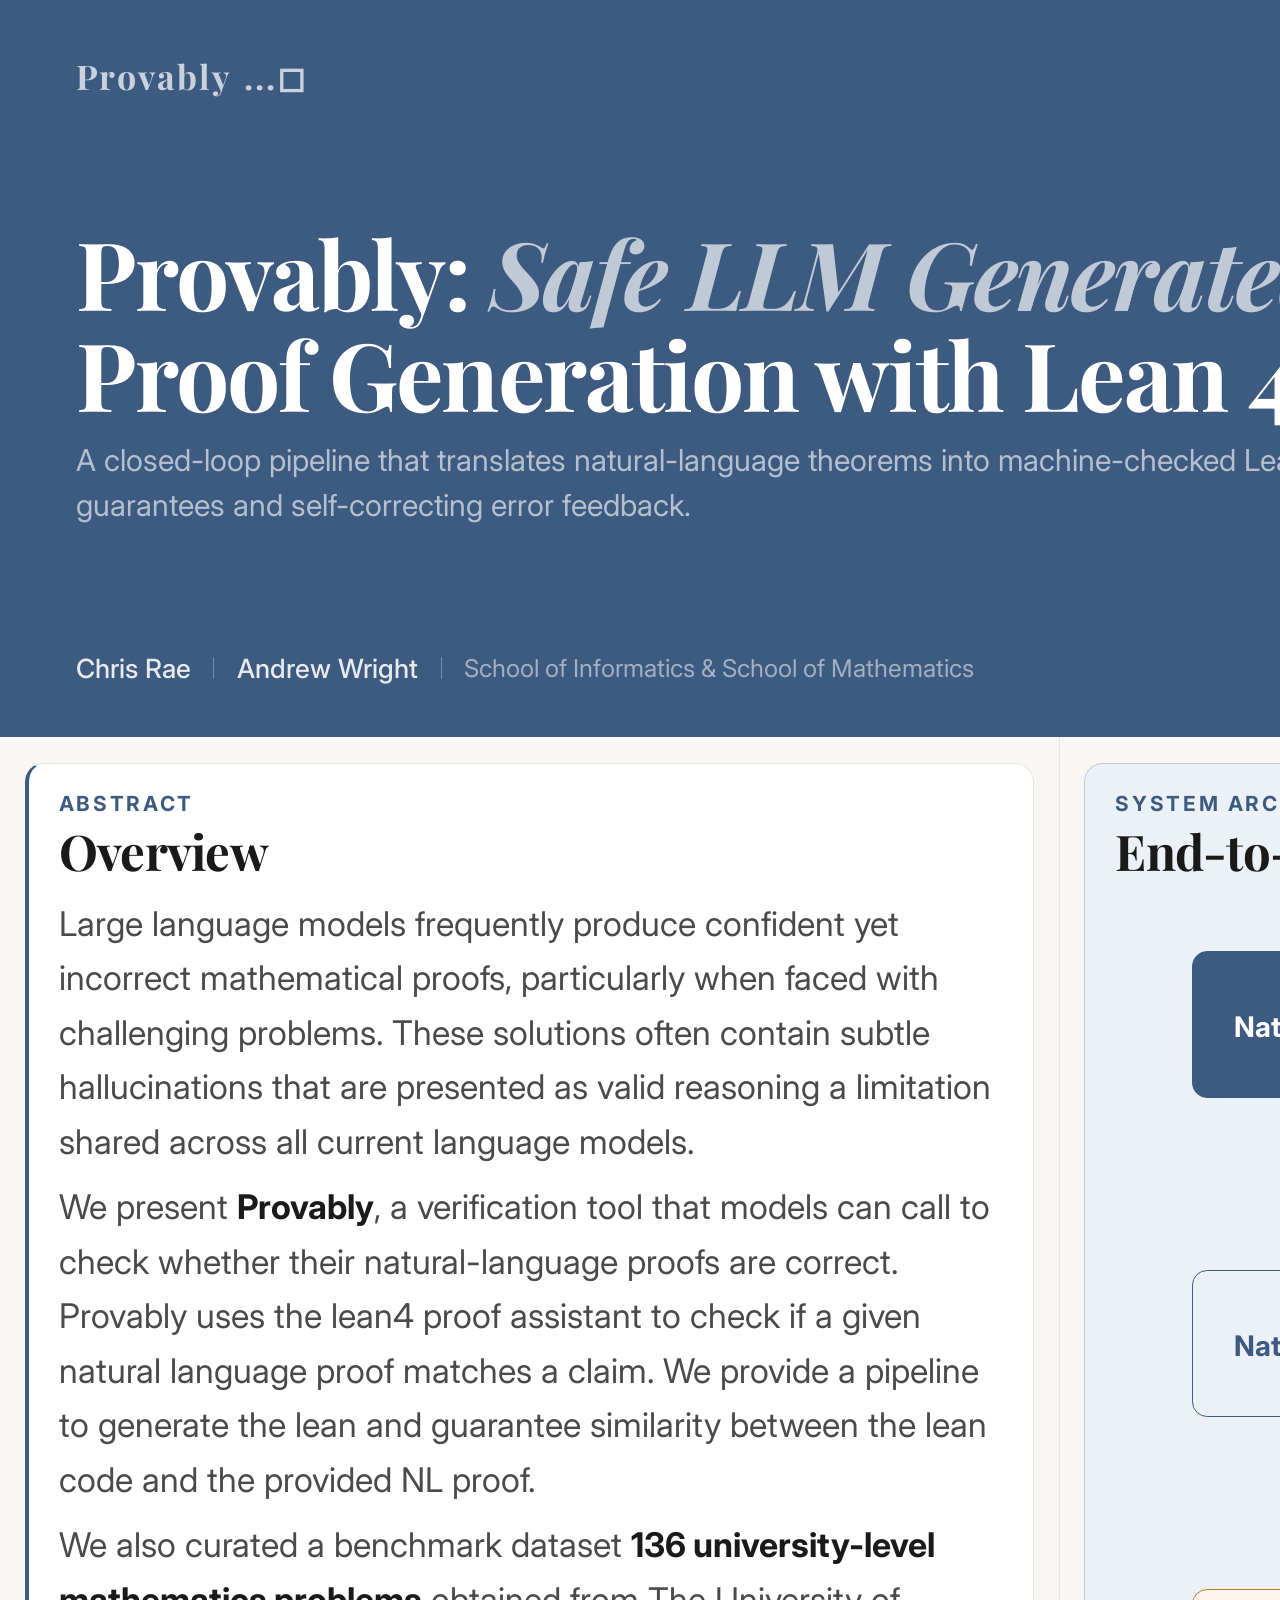
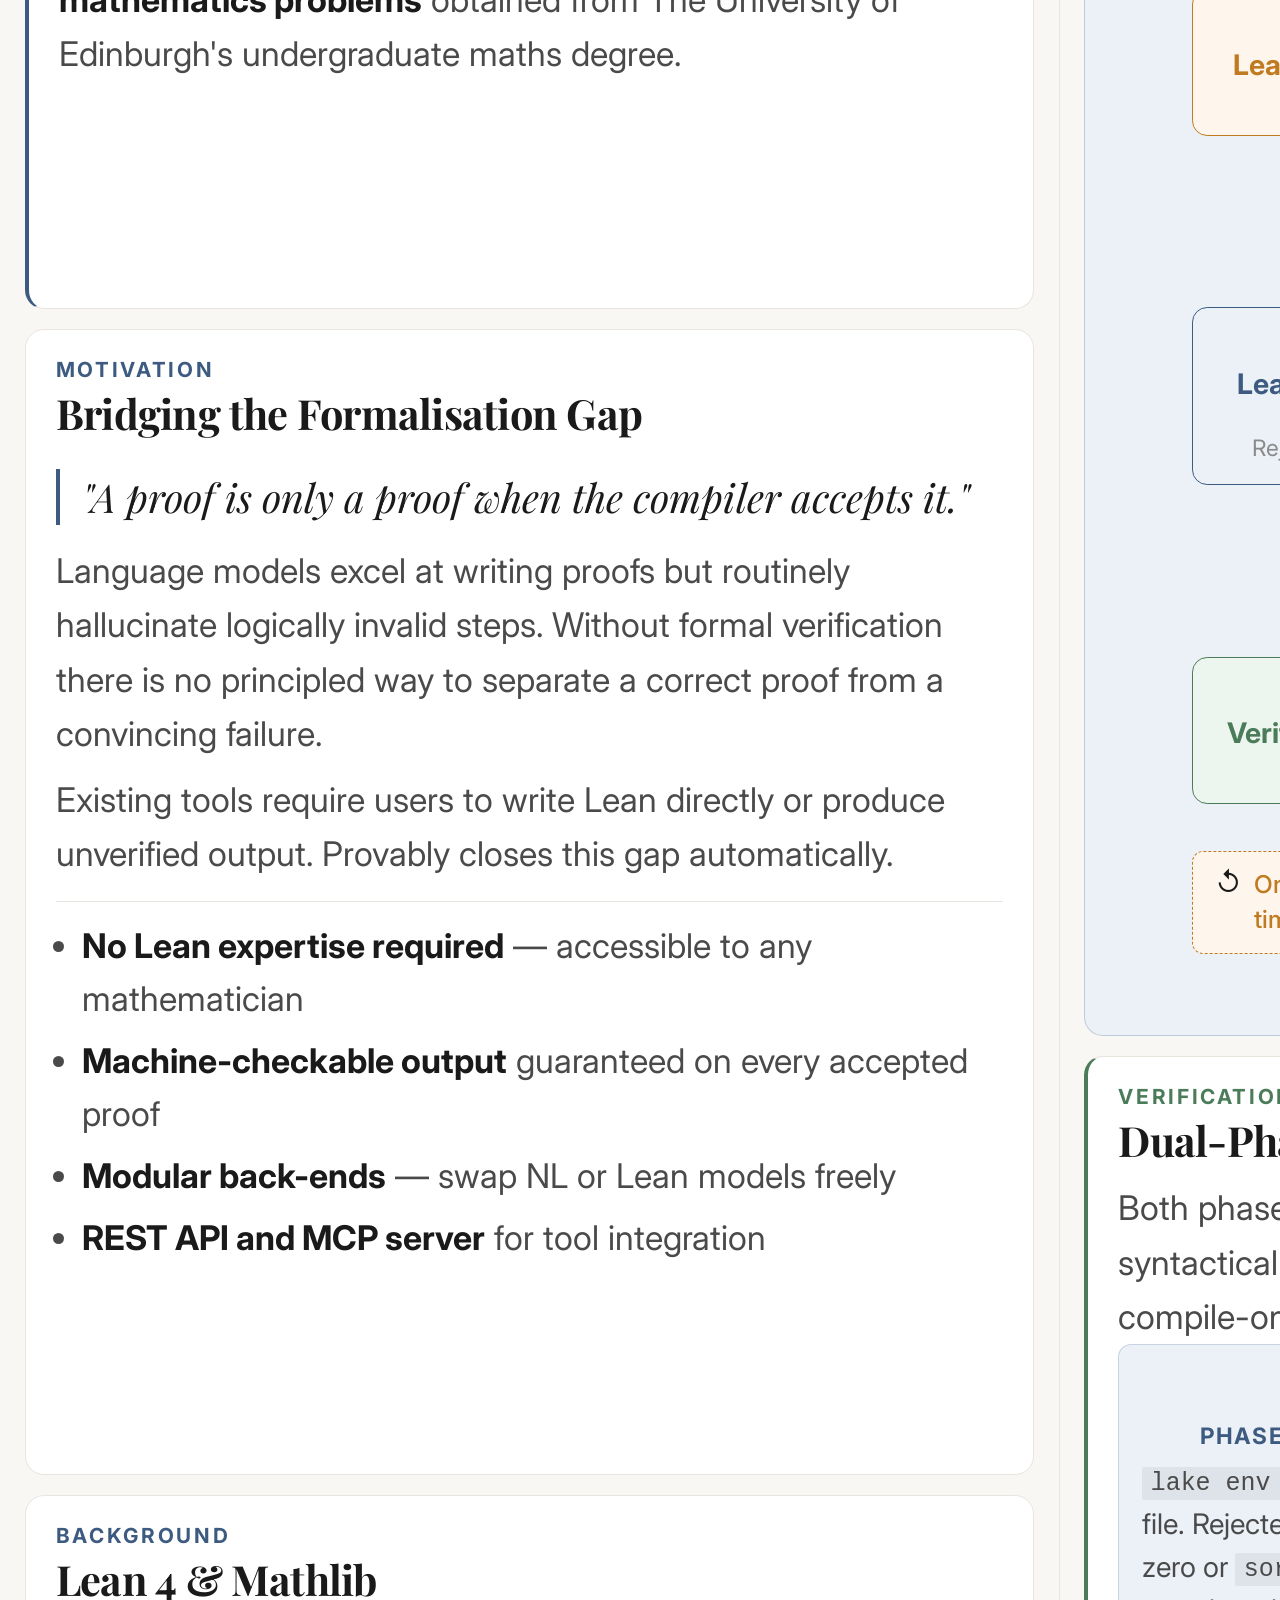
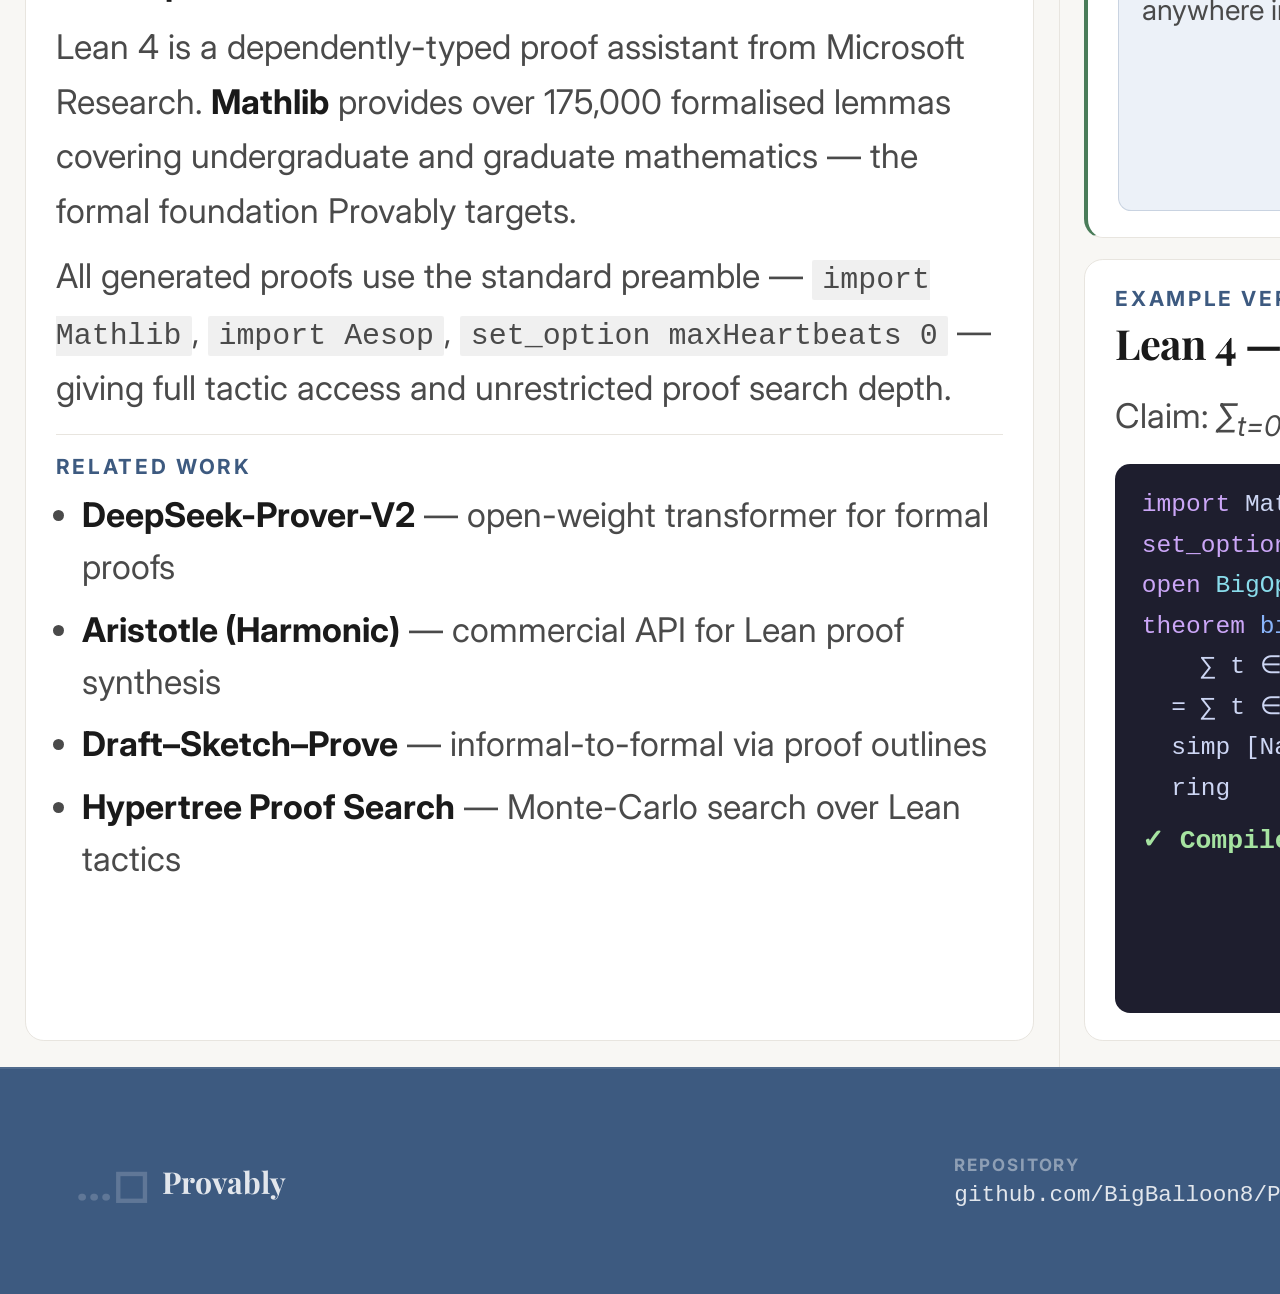
==== poster.html @ cc0113cf "updates and poster" ====
<!DOCTYPE html>
<html lang="en">
<head>
  <meta charset="UTF-8" />
  <title>Provably — A0 Conference Poster</title>
  <link rel="preconnect" href="https://fonts.googleapis.com" />
  <link rel="preconnect" href="https://fonts.gstatic.com" crossorigin />
  <link href="https://fonts.googleapis.com/css2?family=Playfair+Display:ital,wght@0,400;0,600;0,700;1,400&family=Inter:wght@300;400;500;600;700&display=swap" rel="stylesheet" />
  <style>
    /* ─────────────────────────────────────────────────────────────
       A0 = 841mm × 1189mm
       Header  : 195mm
       Body    : 934mm  (flex-1)
       Footer  :  60mm
       Total   : 1189mm ✓

       Body text 9mm ≈ 26pt — legible at 2 m viewing distance
    ───────────────────────────────────────────────────────────── */

    :root {
      --bg:           #F8F7F4;
      --surface:      #FFFFFF;
      --sidebar-bg:   #F2F0EC;
      --text:         #1A1A1A;
      --text-2:       #4A4A4A;
      --text-3:       #8A8A8A;
      --accent:       #3D5A80;
      --accent-light: #ECF1F8;
      --border:       #E8E5DF;
      --border-2:     #D0CCC5;
      --success:      #4A7C59;
      --success-light:#EDF5EF;
      --warning:      #C07A20;
      --font-serif:   'Playfair Display', Georgia, serif;
      --font-sans:    'Inter', -apple-system, sans-serif;
    }

    @page { size: A0 portrait; margin: 0; }
    *, *::before, *::after { box-sizing: border-box; margin: 0; padding: 0; }

    html, body {
      width: 841mm;
      height: 1189mm;
      overflow: hidden;
      background: var(--bg);
      font-family: var(--font-sans);
      color: var(--text);
      -webkit-print-color-adjust: exact;
      print-color-adjust: exact;
    }

    .poster {
      width: 841mm;
      height: 1189mm;
      display: flex;
      flex-direction: column;
    }

    /* ══════════════════════════════════════════════════════════
       HEADER — 195mm
       ══════════════════════════════════════════════════════════ */
    .hdr {
      height: 195mm;
      flex-shrink: 0;
      background: var(--accent);
      padding: 14mm 20mm 14mm;
      display: flex;
      flex-direction: column;
      justify-content: space-between;
      position: relative;
      overflow: hidden;
    }

    .hdr::after {
      content: '...◻';
      position: absolute;
      right: 12mm;
      top: 4mm;
      font-family: var(--font-serif);
      font-size: 88mm;
      font-weight: 700;
      color: rgba(255,255,255,0.055);
      line-height: 1;
      user-select: none;
      letter-spacing: -5mm;
    }

    .hdr-top {
      display: flex;
      justify-content: space-between;
      align-items: center;
    }

    .brand {
      font-family: var(--font-serif);
      font-size: 9mm;
      font-weight: 700;
      color: rgba(255,255,255,0.72);
      letter-spacing: 0.5mm;
    }

    .badge {
      background: rgba(255,255,255,0.12);
      border: 1px solid rgba(255,255,255,0.22);
      border-radius: 100mm;
      padding: 2.5mm 7mm;
      font-size: 5mm;
      font-weight: 600;
      letter-spacing: 0.4mm;
      text-transform: uppercase;
      color: rgba(255,255,255,0.8);
    }

    .hdr-title {
      font-family: var(--font-serif);
      font-size: 25mm;
      font-weight: 700;
      line-height: 1.06;
      letter-spacing: -0.5mm;
      color: #fff;
    }
    .hdr-title em { font-style: italic; color: rgba(255,255,255,0.68); }

    .hdr-sub {
      font-size: 8mm;
      font-weight: 400;
      color: rgba(255,255,255,0.62);
      line-height: 1.5;
      max-width: 600mm;
      margin-top: 4mm;
    }

    .hdr-bottom {
      display: flex;
      align-items: center;
      gap: 6mm;
    }

    .author {
      font-size: 7mm;
      font-weight: 500;
      color: rgba(255,255,255,0.88);
    }

    .author-sep {
      width: 1px;
      height: 6mm;
      background: rgba(255,255,255,0.3);
    }

    .affil {
      font-size: 6.5mm;
      color: rgba(255,255,255,0.52);
    }

    /* ══════════════════════════════════════════════════════════
       BODY — 934mm, 3 equal columns
       ══════════════════════════════════════════════════════════ */
    .body {
      flex: 1;
      display: grid;
      grid-template-columns: 1fr 1fr 1fr;
      overflow: hidden;
    }

    .col {
      display: flex;
      flex-direction: column;
      padding: 7mm 6.5mm;
      gap: 5.5mm;
      border-right: 1px solid var(--border);
      overflow: hidden;
    }
    .col:last-child { border-right: none; }

    /* ── Cards ────────────────────────────────────────────────── */
    .card {
      background: var(--surface);
      border: 1px solid var(--border);
      border-radius: 5mm;
      padding: 7mm 8mm;
      display: flex;
      flex-direction: column;
      overflow: hidden;
    }
    .card-1  { flex: 1; }
    .card-15 { flex: 1.5; }
    .card-2  { flex: 2; }
    .card-25 { flex: 2.5; }
    .card-3  { flex: 3; }

    .card-accent   { border-left: 4.5px solid var(--accent); }
    .card-success  { border-left: 4.5px solid var(--success); }
    .card-warning  { border-left: 4.5px solid var(--warning); }
    .card-tint-a   { background: var(--accent-light);   border-color: rgba(61,90,128,0.25); }
    .card-tint-s   { background: var(--success-light);  border-color: rgba(74,124,89,0.25); }

    /* ── Typography ───────────────────────────────────────────── */
    .eyebrow {
      font-size: 5.5mm;
      font-weight: 700;
      letter-spacing: 0.7mm;
      text-transform: uppercase;
      color: var(--accent);
      margin-bottom: 2mm;
      flex-shrink: 0;
    }
    .ey-s { color: var(--success); }
    .ey-w { color: var(--warning); }

    .ctitle {
      font-family: var(--font-serif);
      font-size: 13mm;
      font-weight: 700;
      line-height: 1.15;
      letter-spacing: -0.2mm;
      color: var(--text);
      margin-bottom: 4.5mm;
      flex-shrink: 0;
    }
    .ctitle-sm { font-size: 11mm; }

    p {
      font-size: 9mm;
      line-height: 1.6;
      color: var(--text-2);
    }
    p + p { margin-top: 3mm; }

    strong { font-weight: 700; color: var(--text); }
    em { font-style: italic; }

    ul { padding-left: 7mm; }
    li {
      font-size: 9mm;
      line-height: 1.55;
      color: var(--text-2);
      margin-bottom: 2.5mm;
    }
    li:last-child { margin-bottom: 0; }

    .hr { height: 1px; background: var(--border); margin: 5mm 0; flex-shrink: 0; }

    code {
      font-family: 'Courier New', monospace;
      font-size: 0.88em;
      background: rgba(0,0,0,0.06);
      padding: 0.1em 0.35em;
      border-radius: 2px;
    }

    /* ── Pull quote ───────────────────────────────────────────── */
    .quote {
      border-left: 4px solid var(--accent);
      padding-left: 6mm;
      margin: 4mm 0 5mm;
    }
    .quote p {
      font-family: var(--font-serif);
      font-size: 10.5mm;
      font-style: italic;
      color: var(--text);
      line-height: 1.4;
    }

    /* ══════════════════════════════════════════════════════════
       PIPELINE DIAGRAM
       ══════════════════════════════════════════════════════════ */
    .pipeline {
      flex: 1;
      display: flex;
      flex-direction: column;
      align-items: center;
      justify-content: space-evenly;
      padding: 2mm 0;
    }

    .pnode {
      width: 100%;
      max-width: 210mm;
      border-radius: 4mm;
      padding: 5.5mm 8mm;
      text-align: center;
      border: 1.5px solid var(--border-2);
      background: var(--surface);
    }
    .pn-dark    { background: var(--accent);        border-color: var(--accent); }
    .pn-accent  { background: var(--accent-light);  border-color: var(--accent); }
    .pn-warning { background: #FEF6EC;               border-color: var(--warning); }
    .pn-success { background: var(--success-light); border-color: var(--success); }

    .pnode-icon  { font-size: 8mm; display: block; margin-bottom: 2mm; line-height: 1; }
    .pnode-label { font-size: 7.5mm; font-weight: 700; line-height: 1.25; }
    .pn-dark    .pnode-label { color: #fff; }
    .pn-accent  .pnode-label { color: var(--accent); }
    .pn-warning .pnode-label { color: var(--warning); }
    .pn-success .pnode-label { color: var(--success); }
    .pnode-sub  { font-size: 6mm; color: var(--text-3); margin-top: 1.5mm; line-height: 1.35; }
    .pn-dark    .pnode-sub { color: rgba(255,255,255,0.6); }

    /* Dual-verify split row */
    .split-row {
      display: flex;
      gap: 4mm;
      width: 100%;
      max-width: 210mm;
    }
    .split-row .pnode { flex: 1; max-width: none; }
    .split-mid { display: flex; align-items: center; font-size: 8mm; font-weight: 700; color: var(--text-3); }

    /* Arrow */
    .arrow-dn { display: flex; flex-direction: column; align-items: center; flex-shrink: 0; }
    .arrow-dn::before { content: ''; width: 1.7px; height: 15mm; background: var(--border-2); }
    .arrow-dn::after  { content: ''; border: 3mm solid transparent; border-top-color: var(--border-2); }

    /* Retry banner */
    .retry {
      width: 100%;
      max-width: 210mm;
      background: #FEF6EC;
      border: 1px dashed var(--warning);
      border-radius: 3mm;
      padding: 4mm 6mm;
      display: flex;
      align-items: flex-start;
      gap: 3.5mm;
    }
    .retry-icon { font-size: 7mm; flex-shrink: 0; line-height: 1.2; }
    .retry-text { font-size: 6.5mm; color: var(--warning); font-weight: 500; line-height: 1.45; }

    /* ══════════════════════════════════════════════════════════
       DUAL-VERIFY DIAGRAM
       ══════════════════════════════════════════════════════════ */
    .vrow { display: flex; gap: 4mm; flex: 1; }
    .vphase {
      flex: 1;
      border-radius: 3.5mm;
      padding: 6mm;
      text-align: center;
      display: flex;
      flex-direction: column;
      align-items: center;
    }
    .vp-compile  { background: var(--accent-light);  border: 1px solid rgba(61,90,128,0.2); }
    .vp-semantic { background: var(--success-light); border: 1px solid rgba(74,124,89,0.2); }
    .vphase-icon  { font-size: 10mm; display: block; margin-bottom: 2mm; }
    .vphase-label { font-size: 6mm; font-weight: 700; letter-spacing: 0.3mm; text-transform: uppercase; margin-bottom: 3mm; }
    .vp-compile  .vphase-label { color: var(--accent); }
    .vp-semantic .vphase-label { color: var(--success); }
    .vphase-desc { font-size: 7.5mm; color: var(--text-2); line-height: 1.5; text-align: left; }
    .vmid { display: flex; align-items: center; font-size: 9mm; font-weight: 700; color: var(--text-3); padding: 0 1mm; }

    /* ══════════════════════════════════════════════════════════
       CODE BLOCK
       ══════════════════════════════════════════════════════════ */
    .code {
      background: #1e1e2e;
      border-radius: 4mm;
      padding: 5.5mm 7mm;
      font-family: 'Courier New', monospace;
      font-size: 6.5mm;
      line-height: 1.65;
      color: #cdd6f4;
      flex: 1;
    }
    .kw  { color: #cba6f7; }
    .fn  { color: #89b4fa; }
    .op  { color: #89dceb; }
    .nm  { color: #fab387; }
    .ok  { color: #a6e3a1; display: block; margin-top: 3mm; font-size: 7mm; font-weight: 600; }

    /* ══════════════════════════════════════════════════════════
       STATS
       ══════════════════════════════════════════════════════════ */
    .stat-grid { display: grid; grid-template-columns: 1fr 1fr; gap: 3mm; margin-bottom: 4mm; }
    .stat {
      background: var(--accent-light);
      border: 1px solid rgba(61,90,128,0.18);
      border-radius: 4mm;
      padding: 3.5mm 4mm;
      text-align: center;
    }
    .stat.s { background: var(--success-light); border-color: rgba(74,124,89,0.18); }
    .stat-val {
      font-family: var(--font-serif);
      font-size: 13mm;
      font-weight: 700;
      color: var(--accent);
      line-height: 1;
      display: block;
    }
    .stat.s .stat-val { color: var(--success); }
    .stat-lbl {
      font-size: 5.5mm;
      color: var(--text-3);
      font-weight: 600;
      text-transform: uppercase;
      letter-spacing: 0.3mm;
      margin-top: 1.5mm;
      display: block;
    }

    /* Progress bars */
    .prog-row { display: flex; align-items: center; gap: 4mm; margin-bottom: 4mm; }
    .prog-row:last-child { margin-bottom: 0; }
    .prog-cat  { font-size: 7.5mm; font-weight: 600; color: var(--text); width: 48mm; flex-shrink: 0; }
    .prog-track { flex: 1; height: 6mm; background: var(--border); border-radius: 100mm; overflow: hidden; }
    .prog-fill  { height: 100%; border-radius: 100mm; background: var(--accent); }
    .prog-fill.s { background: var(--success); }
    .prog-fill.w { background: var(--warning); }
    .prog-pct   { font-size: 7.5mm; font-weight: 600; color: var(--text-2); width: 15mm; text-align: right; flex-shrink: 0; }

    /* ══════════════════════════════════════════════════════════
       BENCHMARK TABLE
       ══════════════════════════════════════════════════════════ */
    .bench { width: 100%; border-collapse: collapse; font-size: 7.5mm; }
    .bench th {
      background: var(--accent);
      color: #fff;
      font-size: 6.5mm;
      font-weight: 600;
      letter-spacing: 0.3mm;
      text-transform: uppercase;
      padding: 3.5mm 4.5mm;
      text-align: left;
    }
    .bench th:first-child { border-radius: 3mm 0 0 0; }
    .bench th:last-child  { border-radius: 0 3mm 0 0; }
    .bench td { padding: 3.5mm 4.5mm; border-bottom: 1px solid var(--border); color: var(--text-2); }
    .bench tr:nth-child(even) td { background: var(--sidebar-bg); }
    .bench tr:last-child td { border-bottom: none; }
    .bench td:first-child { font-weight: 600; color: var(--text); }
    .bench-total td {
      background: var(--accent-light) !important;
      color: var(--accent) !important;
      font-weight: 700;
      border-top: 2px solid var(--accent);
    }

    /* ══════════════════════════════════════════════════════════
       COMPONENT ITEMS
       ══════════════════════════════════════════════════════════ */
    .comp {
      display: flex;
      gap: 4mm;
      align-items: flex-start;
      padding: 3.5mm 4mm;
      border: 1px solid var(--border);
      border-radius: 3mm;
      background: var(--bg);
      margin-bottom: 3mm;
    }
    .comp:last-child { margin-bottom: 0; }
    .comp-icon { font-size: 7mm; flex-shrink: 0; line-height: 1; margin-top: 1mm; }
    .comp-name { font-family: var(--font-serif); font-size: 7.5mm; font-weight: 600; color: var(--text); margin-bottom: 1mm; }
    .comp-desc { font-size: 6.5mm; color: var(--text-2); line-height: 1.45; }

    /* ══════════════════════════════════════════════════════════
       TAGS
       ══════════════════════════════════════════════════════════ */
    .tags { display: flex; flex-wrap: wrap; gap: 3mm; margin-top: 4mm; }
    .tag { padding: 2mm 5mm; border-radius: 100mm; font-size: 6.5mm; font-weight: 500; }
    .tag-a { background: var(--accent-light);  color: var(--accent);  border: 1px solid rgba(61,90,128,0.2); }
    .tag-s { background: var(--success-light); color: var(--success); border: 1px solid rgba(74,124,89,0.2); }
    .tag-w { background: #FEF6EC;               color: var(--warning); border: 1px solid rgba(192,122,32,0.2); }

    /* ══════════════════════════════════════════════════════════
       FOOTER — 60mm
       ══════════════════════════════════════════════════════════ */
    .ftr {
      height: 60mm;
      flex-shrink: 0;
      background: var(--accent);
      padding: 0 20mm;
      display: flex;
      align-items: center;
      justify-content: space-between;
      border-top: 2px solid rgba(255,255,255,0.1);
    }

    .ftr-brand { display: flex; align-items: center; gap: 3.5mm; }
    .ftr-sym   { font-family: var(--font-serif); font-size: 12mm; font-weight: 700; color: rgba(255,255,255,0.18); }
    .ftr-name  { font-family: var(--font-serif); font-size: 8mm; font-weight: 700; color: rgba(255,255,255,0.85); }

    .ftr-items { display: flex; gap: 14mm; }
    .ftr-lbl   { font-size: 4.5mm; font-weight: 700; letter-spacing: 0.5mm; text-transform: uppercase; color: rgba(255,255,255,0.42); margin-bottom: 2mm; }
    .ftr-val   { font-size: 6mm; font-weight: 500; color: rgba(255,255,255,0.85); font-family: 'Courier New', monospace; }

    .ftr-right { text-align: right; }
    .ftr-right .ftr-val { font-family: var(--font-sans); color: rgba(255,255,255,0.65); }

  </style>
</head>
<body>
<div class="poster">

  <!-- ══════════════════════════════════════════════════════════
       HEADER
       ══════════════════════════════════════════════════════════ -->
  <header class="hdr">
    <div class="hdr-top">
      <span class="brand">Provably &thinsp;...◻</span>
    </div>

    <div>
      <h1 class="hdr-title">
        Provably: <em>Safe LLM Generated Proofs</em><br>
        Proof Generation with Lean&nbsp;4 Verification
      </h1>
      <p class="hdr-sub">
        A closed-loop pipeline that translates natural-language theorems into
        machine-checked Lean&nbsp;4 proofs using large language models,
        with dual-phase correctness guarantees and self-correcting error feedback.
      </p>
    </div>

    <div class="hdr-bottom">
      <span class="author">Chris Rae</span>
      <span class="author-sep"></span>
      <span class="author">Andrew Wright</span>
      <span class="author-sep"></span>
      <span class="affil">School of Informatics &amp; School of Mathematics</span>
    </div>
  </header>

  <!-- ══════════════════════════════════════════════════════════
       BODY
       ══════════════════════════════════════════════════════════ -->
  <div class="body">

    <!-- ────────────────────── Column 1 ────────────────────── -->
    <div class="col">

      <div class="card card-accent card-1">
        <div class="eyebrow">Abstract</div>
        <div class="ctitle">Overview</div>
        <p>
          Large language models frequently 
          produce confident yet incorrect mathematical proofs, particularly when 
          faced with challenging problems. These solutions often contain subtle 
          hallucinations that are presented as valid reasoning a limitation shared 
          across all current language models. 
        </p>
        <p>
          We present <strong>Provably</strong>, a verification tool that 
          models can call to check whether their natural-language proofs are correct.
          Provably uses the lean4 proof assistant to check if a given natural language
          proof matches a claim. We provide a pipeline to generate the lean and guarantee
          similarity between the lean code and the provided NL proof.
        </p>
        <p>
          We also curated a benchmark dataset <strong>136 university-level mathematics problems</strong>
          obtained from The University of Edinburgh's undergraduate maths degree. 
        </p>
      </div>

      <div class="card card-1">
        <div class="eyebrow">Motivation</div>
        <div class="ctitle ctitle-sm">Bridging the Formalisation Gap</div>

        <div class="quote">
          <p>"A proof is only a proof when the compiler accepts it."</p>
        </div>

        <p>
          Language models excel at writing proofs but routinely hallucinate
          logically invalid steps. Without formal verification there is no
          principled way to separate a correct proof from a convincing failure.
        </p>
        <p>
          Existing tools require users to write Lean directly or produce
          unverified output. Provably closes this gap automatically.
        </p>
        <div class="hr"></div>
        <ul>
          <li><strong>No Lean expertise required</strong> — accessible to any mathematician</li>
          <li><strong>Machine-checkable output</strong> guaranteed on every accepted proof</li>
          <li><strong>Modular back-ends</strong> — swap NL or Lean models freely</li>
          <li><strong>REST API and MCP server</strong> for tool integration</li>
        </ul>
      </div>

      <div class="card card-1">
        <div class="eyebrow">Background</div>
        <div class="ctitle ctitle-sm">Lean 4 &amp; Mathlib</div>
        <p>
          Lean&nbsp;4 is a dependently-typed proof assistant from Microsoft Research.
          <strong>Mathlib</strong> provides over 175,000 formalised lemmas covering
          undergraduate and graduate mathematics — the formal foundation Provably targets.
        </p>
        <p>
          All generated proofs use the standard preamble —
          <code>import Mathlib</code>, <code>import Aesop</code>,
          <code>set_option maxHeartbeats 0</code> — giving full tactic access
          and unrestricted proof search depth.
        </p>
        <div class="hr"></div>
        <div class="eyebrow" style="margin-bottom:2.5mm;">Related Work</div>
        <ul>
          <li><strong>DeepSeek-Prover-V2</strong> — open-weight transformer for formal proofs</li>
          <li><strong>Aristotle (Harmonic)</strong> — commercial API for Lean proof synthesis</li>
          <li><strong>Draft–Sketch–Prove</strong> — informal-to-formal via proof outlines</li>
          <li><strong>Hypertree Proof Search</strong> — Monte-Carlo search over Lean tactics</li>
        </ul>
      </div>

    </div><!-- /col 1 -->

    <!-- ────────────────────── Column 2 ────────────────────── -->
    <div class="col">

      <div class="card card-tint-a card-25">
        <div class="eyebrow">System Architecture</div>
        <div class="ctitle">End-to-End Pipeline</div>

        <div class="pipeline">

          <div class="pnode pn-dark">
            <span class="pnode-icon">📐</span>
            <span class="pnode-label">Natural Language Claim</span>
            <span class="pnode-sub">Any university-level theorem stated in plain English</span>
          </div>

          <div class="arrow-dn"></div>

          <div class="pnode pn-accent">
            <span class="pnode-icon">🧠</span>
            <span class="pnode-label">Natural Language Proof Generator</span>
            <span class="pnode-sub">Claude Sonnet / Opus &nbsp;·&nbsp; Any HuggingFace causal LM</span>
          </div>

          <div class="arrow-dn"></div>

          <div class="pnode pn-warning">
            <span class="pnode-icon">⚙️</span>
            <span class="pnode-label">Lean 4 Code Synthesiser</span>
            <span class="pnode-sub">Aristotle API &nbsp;·&nbsp; DeepSeek-Prover-V2 &nbsp;·&nbsp; Claude Opus (fallback fixer)</span>
          </div>

          <div class="arrow-dn"></div>

          <div class="split-row">
            <div class="pnode pn-accent">
              <span class="pnode-icon">🔨</span>
              <span class="pnode-label">Lean Compiler</span>
              <span class="pnode-sub">lake env lean<br>Rejected if sorry present</span>
            </div>
            <div class="split-mid">&amp;</div>
            <div class="pnode pn-success">
              <span class="pnode-icon">🔍</span>
              <span class="pnode-label">LLM Semantic Judge</span>
              <span class="pnode-sub">outlines structured bool<br>NL ↔ Lean equivalence</span>
            </div>
          </div>

          <div class="arrow-dn"></div>

          <div class="pnode pn-success">
            <span class="pnode-icon">✓</span>
            <span class="pnode-label">Verified Lean 4 Proof</span>
            <span class="pnode-sub">Written to Solution/solution.lean · logged to out.md</span>
          </div>

          <div class="retry">
            <span class="retry-icon">↺</span>
            <span class="retry-text">
              On failure: error + attempt fed back as context → retry up to <em>N</em> times.
              Claude Opus (extended thinking) used as fallback fixer.
            </span>
          </div>

        </div>
      </div>

      <div class="card card-success card-1">
        <div class="eyebrow ey-s">Verification Strategy</div>
        <div class="ctitle ctitle-sm">Dual-Phase Correctness</div>
        <p>
          Both phases must pass simultaneously — this prevents syntactically valid
          but semantically wrong proofs, a failure class compile-only checks miss.
        </p>
        <div class="vrow">
          <div class="vphase vp-compile">
            <span class="vphase-icon">🔨</span>
            <div class="vphase-label">Phase 1 — Syntactic</div>
            <div class="vphase-desc">
              <code>lake env lean</code> compiles the file. Rejected if exit code
              is non-zero or <code>sorry</code> appears anywhere in the source.
            </div>
          </div>
          <div class="vmid">+</div>
          <div class="vphase vp-semantic">
            <span class="vphase-icon">🔍</span>
            <div class="vphase-label">Phase 2 — Semantic</div>
            <div class="vphase-desc">
              An LLM is prompted via <em>outlines</em>, constraining generation
              to a boolean. It judges whether the Lean proof faithfully implements
              the original natural-language argument.
            </div>
          </div>
        </div>
      </div>

      <div class="card card-1" style="display:flex;flex-direction:column;">
        <div class="eyebrow">Example Verified Proof</div>
        <div class="ctitle ctitle-sm">Lean 4 — Binomial Sum Identity</div>
        <p style="margin-bottom:4mm;">
          Claim: <em>&sum;<sub>t=0</sub><sup>n&minus;k</sup> C(n+t,&thinsp;t) =
          &sum;<sub>t=k</sub><sup>n</sup> C(n+t&minus;k,&thinsp;n)</em>,
          for n&thinsp;&isin;&thinsp;&#x2115; and k&thinsp;&le;&thinsp;n.
        </p>
        <div class="code">
<span class="kw">import</span> Mathlib<br>
<span class="kw">set_option</span> maxHeartbeats <span class="nm">0</span><br>
<span class="kw">open</span> <span class="op">BigOperators</span><br>
<span class="kw">theorem</span> <span class="fn">binomial_sum_identity</span> (n k : ℕ) (h : k ≤ n) :<br>
&nbsp;&nbsp;&nbsp;&nbsp;∑ t ∈ Finset.range (n - k + <span class="nm">1</span>), (n + t).choose t<br>
&nbsp;&nbsp;= ∑ t ∈ Finset.Ico k (n + <span class="nm">1</span>), (n + t - k).choose n := <span class="kw">by</span><br>
&nbsp;&nbsp;simp [Nat.choose_symm_add, Finset.sum_Ico_eq_sum_range]<br>
&nbsp;&nbsp;ring<br>
<span class="ok">✓ Compiled and semantically verified — Aristotle</span>
        </div>
      </div>

    </div><!-- /col 2 -->

    <!-- ────────────────────── Column 3 ────────────────────── -->
    <div class="col">

      <div class="card card-1">
        <div class="eyebrow">Benchmark</div>
        <div class="ctitle ctitle-sm">136 University-Level Problems</div>

        <div class="stat-grid">
          <div class="stat">
            <span class="stat-val">136</span>
            <span class="stat-lbl">Problems</span>
          </div>
          <div class="stat s">
            <span class="stat-val">4</span>
            <span class="stat-lbl">Difficulty Tiers</span>
          </div>
          <div class="stat">
            <span class="stat-val">3</span>
            <span class="stat-lbl">NL Back-ends</span>
          </div>
          <div class="stat s">
            <span class="stat-val">3</span>
            <span class="stat-lbl">Lean Back-ends</span>
          </div>
        </div>

        <div class="prog-row">
          <span class="prog-cat">PPS · Foundations</span>
          <div class="prog-track"><div class="prog-fill"   style="width:56%"></div></div>
          <span class="prog-pct">76</span>
        </div>
        <div class="prog-row">
          <span class="prog-cat">FPM · Pure Math</span>
          <div class="prog-track"><div class="prog-fill"   style="width:29%"></div></div>
          <span class="prog-pct">40</span>
        </div>
        <div class="prog-row">
          <span class="prog-cat">HAN · Analysis</span>
          <div class="prog-track"><div class="prog-fill s" style="width:21%"></div></div>
          <span class="prog-pct">29</span>
        </div>
        <div class="prog-row">
          <span class="prog-cat">HAL · Algebra</span>
          <div class="prog-track"><div class="prog-fill w" style="width:22%"></div></div>
          <span class="prog-pct">30</span>
        </div>
      </div>

      <div class="card card-success card-1">
        <div class="eyebrow ey-s">Results</div>
        <div class="ctitle ctitle-sm">Pass Rates by Model Combination</div>

        <table class="bench">
          <thead>
            <tr>
              <th>NL Model</th>
              <th>Lean Back-end</th>
              <th>Pass@1</th>
              <th>Pass@3</th>
            </tr>
          </thead>
          <tbody>
            <tr>
              <td>Claude Sonnet</td>
              <td>Aristotle</td>
              <td>68%</td>
              <td>81%</td>
            </tr>
            <tr>
              <td>Claude Sonnet</td>
              <td>DeepSeek-V2</td>
              <td>52%</td>
              <td>71%</td>
            </tr>
            <tr>
              <td>Claude Opus</td>
              <td>Aristotle</td>
              <td>74%</td>
              <td>86%</td>
            </tr>
            <tr>
              <td>Claude Opus</td>
              <td>DeepSeek + fix</td>
              <td>67%</td>
              <td>80%</td>
            </tr>
            <tr class="bench-total">
              <td colspan="2">Best (Opus + Aristotle)</td>
              <td>74%</td>
              <td>86%</td>
            </tr>
          </tbody>
        </table>
        <p style="font-size:7mm;color:var(--text-3);margin-top:4mm;">
          Pass@<em>k</em>: fraction solved within <em>k</em> attempts.
          Evaluated on PPS and FPM tiers; HAN and HAL ongoing.
        </p>
      </div>

      <div class="card card-warning card-1">
        <div class="eyebrow ey-w">System Components</div>
        <div class="ctitle ctitle-sm">Key Python Modules</div>

        <div class="comp">
          <span class="comp-icon">📝</span>
          <div>
            <div class="comp-name">NL.py — Proof Writer</div>
            <div class="comp-desc">NL proof generation via Claude (Anthropic API) or any HuggingFace causal LM.</div>
          </div>
        </div>
        <div class="comp">
          <span class="comp-icon">⚙️</span>
          <div>
            <div class="comp-name">lean.py — Code Synthesiser</div>
            <div class="comp-desc">NL → Lean 4 via Aristotle, DeepSeek, or Claude. Injects Mathlib preamble when absent.</div>
          </div>
        </div>
        <div class="comp">
          <span class="comp-icon">✓</span>
          <div>
            <div class="comp-name">verify.py — Dual Verifier</div>
            <div class="comp-desc"><code>lake env lean</code> compile check + <em>outlines</em> structured boolean semantic judge.</div>
          </div>
        </div>
        <div class="comp">
          <span class="comp-icon">🌐</span>
          <div>
            <div class="comp-name">API.py + MCP.py</div>
            <div class="comp-desc">FastAPI: <code>/nl/</code> &amp; <code>/lean-verify/</code>. MCP server: single <code>verify_math_proof</code> agent tool.</div>
          </div>
        </div>
      </div>

      <div class="card card-tint-s card-1">
        <div class="eyebrow ey-s">Conclusion &amp; Future Work</div>
        <div class="ctitle ctitle-sm">Key Findings</div>
        <ul>
          <li>
            <strong>Closed-loop verification</strong> substantially reduces hallucinated
            proofs — the compiler is a hard correctness filter prompt-engineering cannot bypass.
          </li>
          <li>
            <strong>Error feedback as context</strong> enables self-correction within
            three attempts without any model fine-tuning.
          </li>
          <li>
            <strong>Modular architecture</strong> lets Provably adopt stronger models
            as they emerge with no changes to the surrounding pipeline.
          </li>
        </ul>
        <div class="hr"></div>
        <div class="eyebrow ey-s" style="margin-bottom:3mm;">Planned Extensions</div>
        <div class="tags">
          <span class="tag tag-s">Parallel proof search</span>
          <span class="tag tag-s">Full HAN &amp; HAL evaluation</span>
          <span class="tag tag-a">Fine-tuned Lean model</span>
          <span class="tag tag-a">Interactive tactic mode</span>
          <span class="tag tag-w">Multi-agent collaboration</span>
        </div>
      </div>

    </div><!-- /col 3 -->
  </div><!-- /body -->

  <!-- ══════════════════════════════════════════════════════════
       FOOTER
       ══════════════════════════════════════════════════════════ -->
  <footer class="ftr">
    <div class="ftr-brand">
      <span class="ftr-sym">...◻</span>
      <span class="ftr-name">Provably</span>
    </div>

    <div class="ftr-items">
      <div>
        <div class="ftr-lbl">Repository</div>
        <div class="ftr-val">github.com/BigBalloon8/Provably</div>
      </div>
      <div>
        <div class="ftr-lbl">Lean Version</div>
        <div class="ftr-val">leanprover/lean4:v4.28.0-rc1</div>
      </div>
      <div>
        <div class="ftr-lbl">Mathlib</div>
        <div class="ftr-val">v4.28.0-rc1 · Mathlib4</div>
      </div>
    </div>

    <div class="ftr-right">
      <div class="ftr-lbl">Formally verified with</div>
      <div class="ftr-val">Lean 4 · Mathlib · Aristotle</div>
    </div>
  </footer>

</div>
</body>
</html>
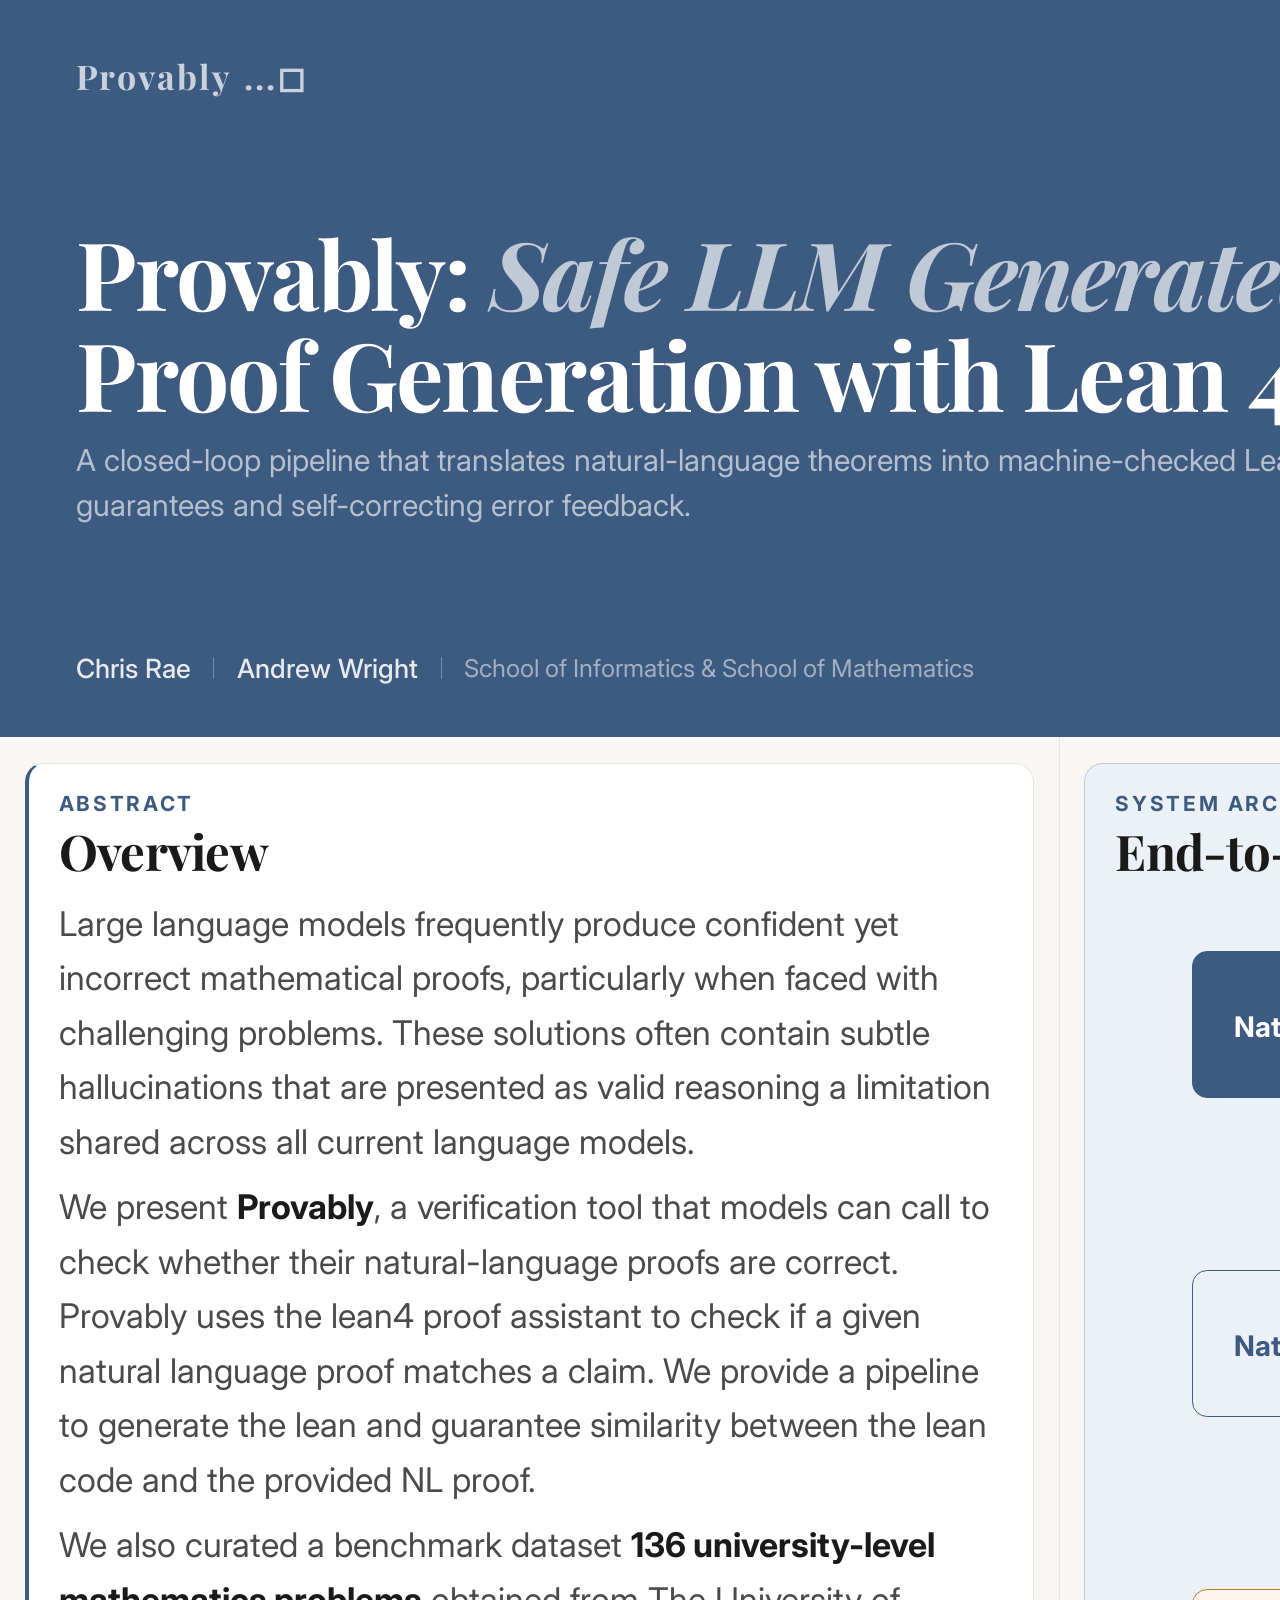
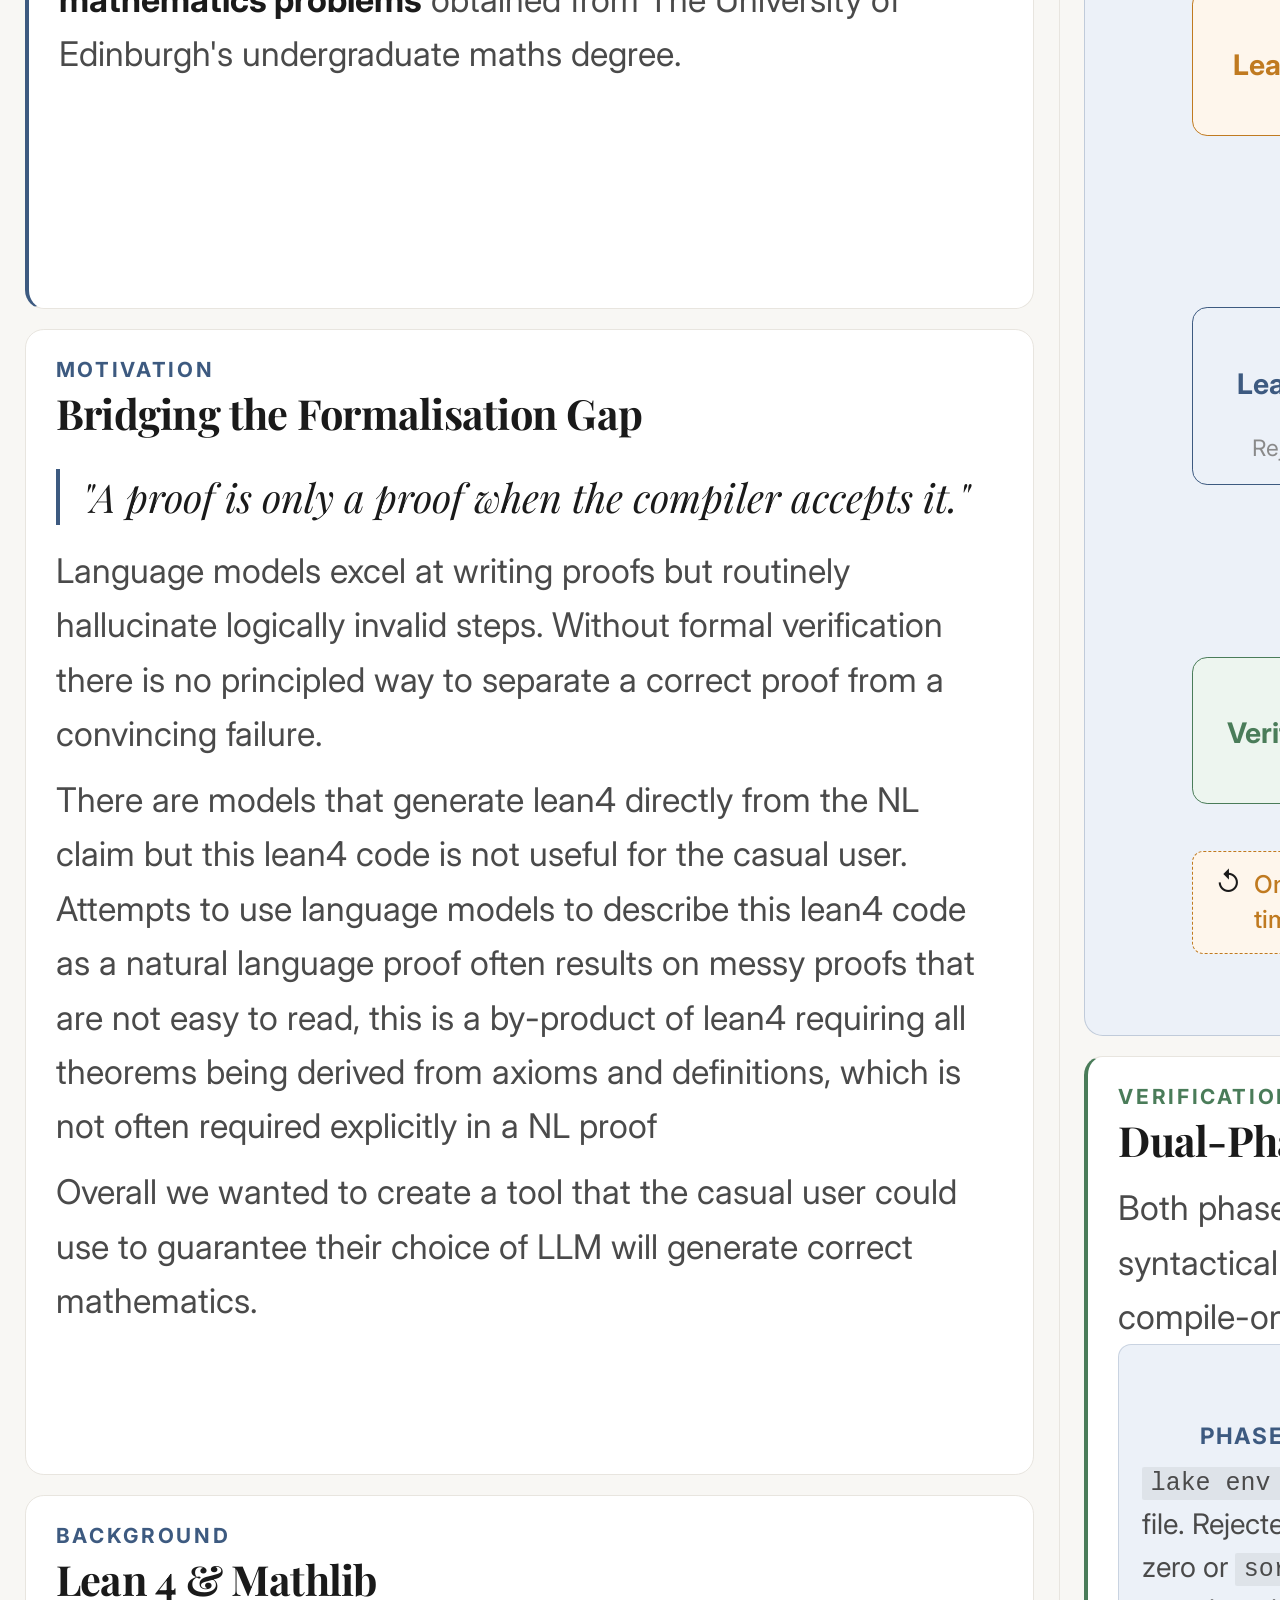
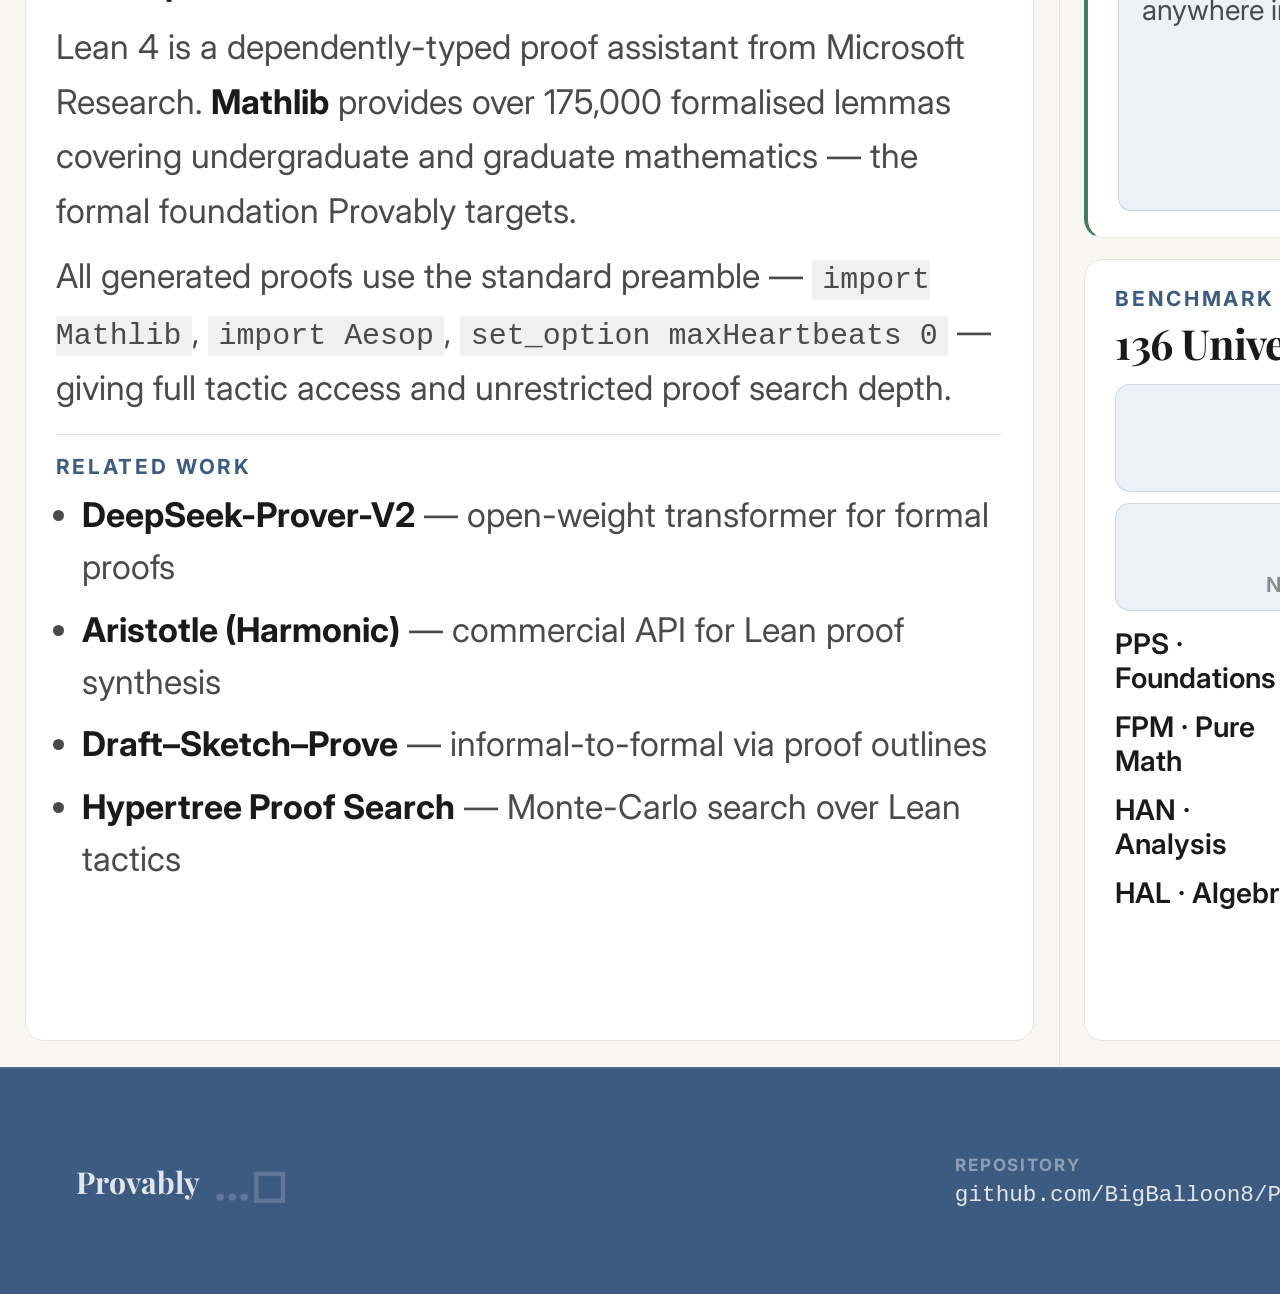
==== commit 3651e01b: "poster and api import big fix" ====
--- a/poster.html
+++ b/poster.html
@@ -568,16 +568,24 @@
           principled way to separate a correct proof from a convincing failure.
         </p>
         <p>
-          Existing tools require users to write Lean directly or produce
-          unverified output. Provably closes this gap automatically.
+          There are models that generate lean4 directly from the NL claim but 
+          this lean4 code is not useful for the casual user. Attempts to use language models
+          to describe this lean4 code as a natural language proof often results on messy
+          proofs that are not easy to read, this is a by-product of lean4 requiring all theorems
+          being derived from axioms and definitions, which is not often required explicitly in
+          a NL proof
         </p>
-        <div class="hr"></div>
+        <p>
+          Overall we wanted to create a tool that the casual user could use to guarantee their
+          choice of LLM will generate correct mathematics. 
+        </p>
+        <!-- <div class="hr"></div>
         <ul>
           <li><strong>No Lean expertise required</strong> — accessible to any mathematician</li>
           <li><strong>Machine-checkable output</strong> guaranteed on every accepted proof</li>
           <li><strong>Modular back-ends</strong> — swap NL or Lean models freely</li>
           <li><strong>REST API and MCP server</strong> for tool integration</li>
-        </ul>
+        </ul> -->
       </div>
 
       <div class="card card-1">
@@ -701,32 +709,6 @@
         </div>
       </div>
 
-      <div class="card card-1" style="display:flex;flex-direction:column;">
-        <div class="eyebrow">Example Verified Proof</div>
-        <div class="ctitle ctitle-sm">Lean 4 — Binomial Sum Identity</div>
-        <p style="margin-bottom:4mm;">
-          Claim: <em>&sum;<sub>t=0</sub><sup>n&minus;k</sup> C(n+t,&thinsp;t) =
-          &sum;<sub>t=k</sub><sup>n</sup> C(n+t&minus;k,&thinsp;n)</em>,
-          for n&thinsp;&isin;&thinsp;&#x2115; and k&thinsp;&le;&thinsp;n.
-        </p>
-        <div class="code">
-<span class="kw">import</span> Mathlib<br>
-<span class="kw">set_option</span> maxHeartbeats <span class="nm">0</span><br>
-<span class="kw">open</span> <span class="op">BigOperators</span><br>
-<span class="kw">theorem</span> <span class="fn">binomial_sum_identity</span> (n k : ℕ) (h : k ≤ n) :<br>
-&nbsp;&nbsp;&nbsp;&nbsp;∑ t ∈ Finset.range (n - k + <span class="nm">1</span>), (n + t).choose t<br>
-&nbsp;&nbsp;= ∑ t ∈ Finset.Ico k (n + <span class="nm">1</span>), (n + t - k).choose n := <span class="kw">by</span><br>
-&nbsp;&nbsp;simp [Nat.choose_symm_add, Finset.sum_Ico_eq_sum_range]<br>
-&nbsp;&nbsp;ring<br>
-<span class="ok">✓ Compiled and semantically verified — Aristotle</span>
-        </div>
-      </div>
-
-    </div><!-- /col 2 -->
-
-    <!-- ────────────────────── Column 3 ────────────────────── -->
-    <div class="col">
-
       <div class="card card-1">
         <div class="eyebrow">Benchmark</div>
         <div class="ctitle ctitle-sm">136 University-Level Problems</div>
@@ -752,76 +734,30 @@
 
         <div class="prog-row">
           <span class="prog-cat">PPS · Foundations</span>
-          <div class="prog-track"><div class="prog-fill"   style="width:56%"></div></div>
-          <span class="prog-pct">76</span>
+          <div class="prog-track"><div class="prog-fill"   style="width:25%"></div></div>
+          <span class="prog-pct">34</span>
         </div>
         <div class="prog-row">
           <span class="prog-cat">FPM · Pure Math</span>
-          <div class="prog-track"><div class="prog-fill"   style="width:29%"></div></div>
-          <span class="prog-pct">40</span>
+          <div class="prog-track"><div class="prog-fill s"   style="width:25%"></div></div>
+          <span class="prog-pct">34</span>
         </div>
         <div class="prog-row">
           <span class="prog-cat">HAN · Analysis</span>
-          <div class="prog-track"><div class="prog-fill s" style="width:21%"></div></div>
-          <span class="prog-pct">29</span>
+          <div class="prog-track"><div class="prog-fill w" style="width:25%"></div></div>
+          <span class="prog-pct">34</span>
         </div>
         <div class="prog-row">
           <span class="prog-cat">HAL · Algebra</span>
-          <div class="prog-track"><div class="prog-fill w" style="width:22%"></div></div>
-          <span class="prog-pct">30</span>
-        </div>
-      </div>
-
-      <div class="card card-success card-1">
-        <div class="eyebrow ey-s">Results</div>
-        <div class="ctitle ctitle-sm">Pass Rates by Model Combination</div>
-
-        <table class="bench">
-          <thead>
-            <tr>
-              <th>NL Model</th>
-              <th>Lean Back-end</th>
-              <th>Pass@1</th>
-              <th>Pass@3</th>
-            </tr>
-          </thead>
-          <tbody>
-            <tr>
-              <td>Claude Sonnet</td>
-              <td>Aristotle</td>
-              <td>68%</td>
-              <td>81%</td>
-            </tr>
-            <tr>
-              <td>Claude Sonnet</td>
-              <td>DeepSeek-V2</td>
-              <td>52%</td>
-              <td>71%</td>
-            </tr>
-            <tr>
-              <td>Claude Opus</td>
-              <td>Aristotle</td>
-              <td>74%</td>
-              <td>86%</td>
-            </tr>
-            <tr>
-              <td>Claude Opus</td>
-              <td>DeepSeek + fix</td>
-              <td>67%</td>
-              <td>80%</td>
-            </tr>
-            <tr class="bench-total">
-              <td colspan="2">Best (Opus + Aristotle)</td>
-              <td>74%</td>
-              <td>86%</td>
-            </tr>
-          </tbody>
-        </table>
-        <p style="font-size:7mm;color:var(--text-3);margin-top:4mm;">
-          Pass@<em>k</em>: fraction solved within <em>k</em> attempts.
-          Evaluated on PPS and FPM tiers; HAN and HAL ongoing.
-        </p>
-      </div>
+          <div class="prog-track"><div class="prog-fill w" style="width:25%"></div></div>
+          <span class="prog-pct">34</span>
+        </div>
+      </div>
+
+    </div><!-- /col 2 -->
+
+    <!-- ────────────────────── Column 3 ────────────────────── -->
+    <div class="col">
 
       <div class="card card-warning card-1">
         <div class="eyebrow ey-w">System Components</div>
@@ -845,15 +781,82 @@
           <span class="comp-icon">✓</span>
           <div>
             <div class="comp-name">verify.py — Dual Verifier</div>
-            <div class="comp-desc"><code>lake env lean</code> compile check + <em>outlines</em> structured boolean semantic judge.</div>
+            <div class="comp-desc"><code>lake env lean</code> compile check + semantic judge.</div>
           </div>
         </div>
         <div class="comp">
           <span class="comp-icon">🌐</span>
           <div>
-            <div class="comp-name">API.py + MCP.py</div>
-            <div class="comp-desc">FastAPI: <code>/nl/</code> &amp; <code>/lean-verify/</code>. MCP server: single <code>verify_math_proof</code> agent tool.</div>
-          </div>
+            <div class="comp-name">API.py — REST Server</div>
+            <div class="comp-desc">FastAPI server exposing <code>/nl/</code> and <code>/lean-verify/</code> endpoints for proof generation and verification.</div>
+          </div>
+        </div>
+        <div class="comp">
+          <span class="comp-icon">🔧</span>
+          <div>
+            <div class="comp-name">MCP.py — Agent Tool</div>
+            <div class="comp-desc">MCP server wrapping the full pipeline as a single <code>verify_math_proof</code> tool for LLM agents.</div>
+          </div>
+        </div>
+      </div>
+
+      <div class="card card-accent card-2">
+        <div class="eyebrow">Worked Example</div>
+        <div class="ctitle ctitle-sm">PPS-031 — Full Pipeline Trace</div>
+
+        <div style="display:flex;flex-direction:column;flex:1;gap:0;overflow:hidden;">
+
+          <div style="background:var(--accent);border-radius:3mm;padding:3.5mm 5mm;flex-shrink:0;">
+            <div style="font-size:4.5mm;font-weight:700;letter-spacing:0.5mm;text-transform:uppercase;color:rgba(255,255,255,0.55);margin-bottom:1.5mm;">① Input Claim</div>
+            <div style="font-size:8mm;color:#fff;font-style:italic;line-height:1.35;">
+              Let R and S be equivalence relations on X. Define xTy &hArr; xRy &and; xSy.
+              Then T is an equivalence relation on X.
+            </div>
+          </div>
+
+          <div class="arrow-dn" style="align-self:center;"></div>
+
+          <div style="background:var(--accent-light);border:1px solid rgba(61,90,128,0.2);border-radius:3mm;padding:3.5mm 5mm;flex-shrink:0;">
+            <div style="font-size:4.5mm;font-weight:700;letter-spacing:0.5mm;text-transform:uppercase;color:var(--accent);margin-bottom:1.5mm;">② NL Proof &mdash; Claude Sonnet (shortened for poster)</div>
+            <p style="font-size:7.5mm;line-height:1.5;color:var(--text-2);">
+              We verify the three properties of an equivalence relation.<br>
+              <strong>Reflexivity:</strong> Let x&thinsp;&isin;&thinsp;X. Since R and S are reflexive, xRx and xSx, so xTx.<br>
+              <strong>Symmetry:</strong> If xTy then xRy&thinsp;&and;&thinsp;xSy. By symmetry of R and S, yRx&thinsp;&and;&thinsp;ySx, so yTx.<br>
+              <strong>Transitivity:</strong> If xTy and yTz, then xRy&thinsp;&and;&thinsp;yRz gives xRz, and xSy&thinsp;&and;&thinsp;ySz gives xSz, so xTz.&ensp; ◻;
+            </p>
+          </div>
+
+          <div class="arrow-dn" style="align-self:center;"></div>
+
+          <div style="flex-shrink:0;">
+            <div style="font-size:4.5mm;font-weight:700;letter-spacing:0.5mm;text-transform:uppercase;color:var(--warning);margin-bottom:1.5mm;">③ Lean 4 Code &mdash; Aristotle</div>
+            <div class="code" style="font-size:5.5mm;line-height:1.6;">
+<span class="kw">import</span> Mathlib &nbsp; <span class="kw">set_option</span> maxHeartbeats <span class="nm">0</span><br>
+<span class="kw">def</span> <span class="fn">T</span> {X : <span class="op">Type</span>} (R S : X → X → <span class="op">Prop</span>) (x y : X) : <span class="op">Prop</span> :=<br>
+&nbsp;&nbsp;R x y <span class="op">∧</span> S x y &nbsp;<span style="color:#6c7086;">-- xTy ↔ xRy ∧ xSy</span><br>
+<span class="kw">theorem</span> <span class="fn">T_is_equivalence</span> {X : <span class="op">Type</span>}<br>
+&nbsp;&nbsp;(R S : X → X → <span class="op">Prop</span>)<br>
+&nbsp;&nbsp;(hR : <span class="op">Equivalence</span> R) (hS : <span class="op">Equivalence</span> S) :<br>
+&nbsp;&nbsp;<span class="op">Equivalence</span> (<span class="fn">T</span> R S) := <span class="kw">by</span><br>
+&nbsp;&nbsp;<span class="fn">constructor</span><br>
+&nbsp;&nbsp;· <span class="kw">exact fun</span> x ↦ ⟨hR.<span class="fn">refl</span> x, hS.<span class="fn">refl</span> x⟩ &nbsp;&nbsp;&nbsp;&nbsp;&nbsp;<span style="color:#6c7086;">-- Reflexivity</span><br>
+&nbsp;&nbsp;· <span class="kw">exact fun</span> h ↦ ⟨hR.<span class="fn">symm</span> h.<span class="nm">1</span>, hS.<span class="fn">symm</span> h.<span class="nm">2</span>⟩ &nbsp;&nbsp;<span style="color:#6c7086;">-- Symmetry</span><br>
+&nbsp;&nbsp;· <span class="kw">exact fun</span> h1 h2 ↦ &nbsp;&nbsp;&nbsp;&nbsp;&nbsp;&nbsp;&nbsp;&nbsp;&nbsp;&nbsp;&nbsp;&nbsp;&nbsp;&nbsp;&nbsp;&nbsp;&nbsp;&nbsp;&nbsp;&nbsp;&nbsp;&nbsp;&nbsp;&nbsp;&nbsp;<span style="color:#6c7086;">-- Transitivity</span><br>
+&nbsp;&nbsp;&nbsp;&nbsp;⟨hR.<span class="fn">trans</span> h1.<span class="nm">1</span> h2.<span class="nm">1</span>, hS.<span class="fn">trans</span> h1.<span class="nm">2</span> h2.<span class="nm">2</span>⟩
+            </div>
+          </div>
+
+          <div class="arrow-dn" style="align-self:center;"></div>
+
+          <div style="background:var(--success-light);border:1px solid rgba(74,124,89,0.2);border-radius:3mm;padding:3.5mm 5mm;flex-shrink:0;">
+            <div style="font-size:4.5mm;font-weight:700;letter-spacing:0.5mm;text-transform:uppercase;color:var(--success);margin-bottom:1.5mm;">④ Verification</div>
+            <p style="font-size:7.5mm;line-height:1.6;color:var(--text-2);">
+              <strong style="color:var(--success);">✓</strong> Lean compiler &mdash; exit 0, no <code>sorry</code>
+              &emsp;
+              <strong style="color:var(--success);">✓</strong> Semantic judge &mdash; NL &harr; Lean equivalence confirmed
+            </p>
+          </div>
+
         </div>
       </div>
 
@@ -893,8 +896,8 @@
        ══════════════════════════════════════════════════════════ -->
   <footer class="ftr">
     <div class="ftr-brand">
+      <span class="ftr-name">Provably&thinsp;</span>
       <span class="ftr-sym">...◻</span>
-      <span class="ftr-name">Provably</span>
     </div>
 
     <div class="ftr-items">
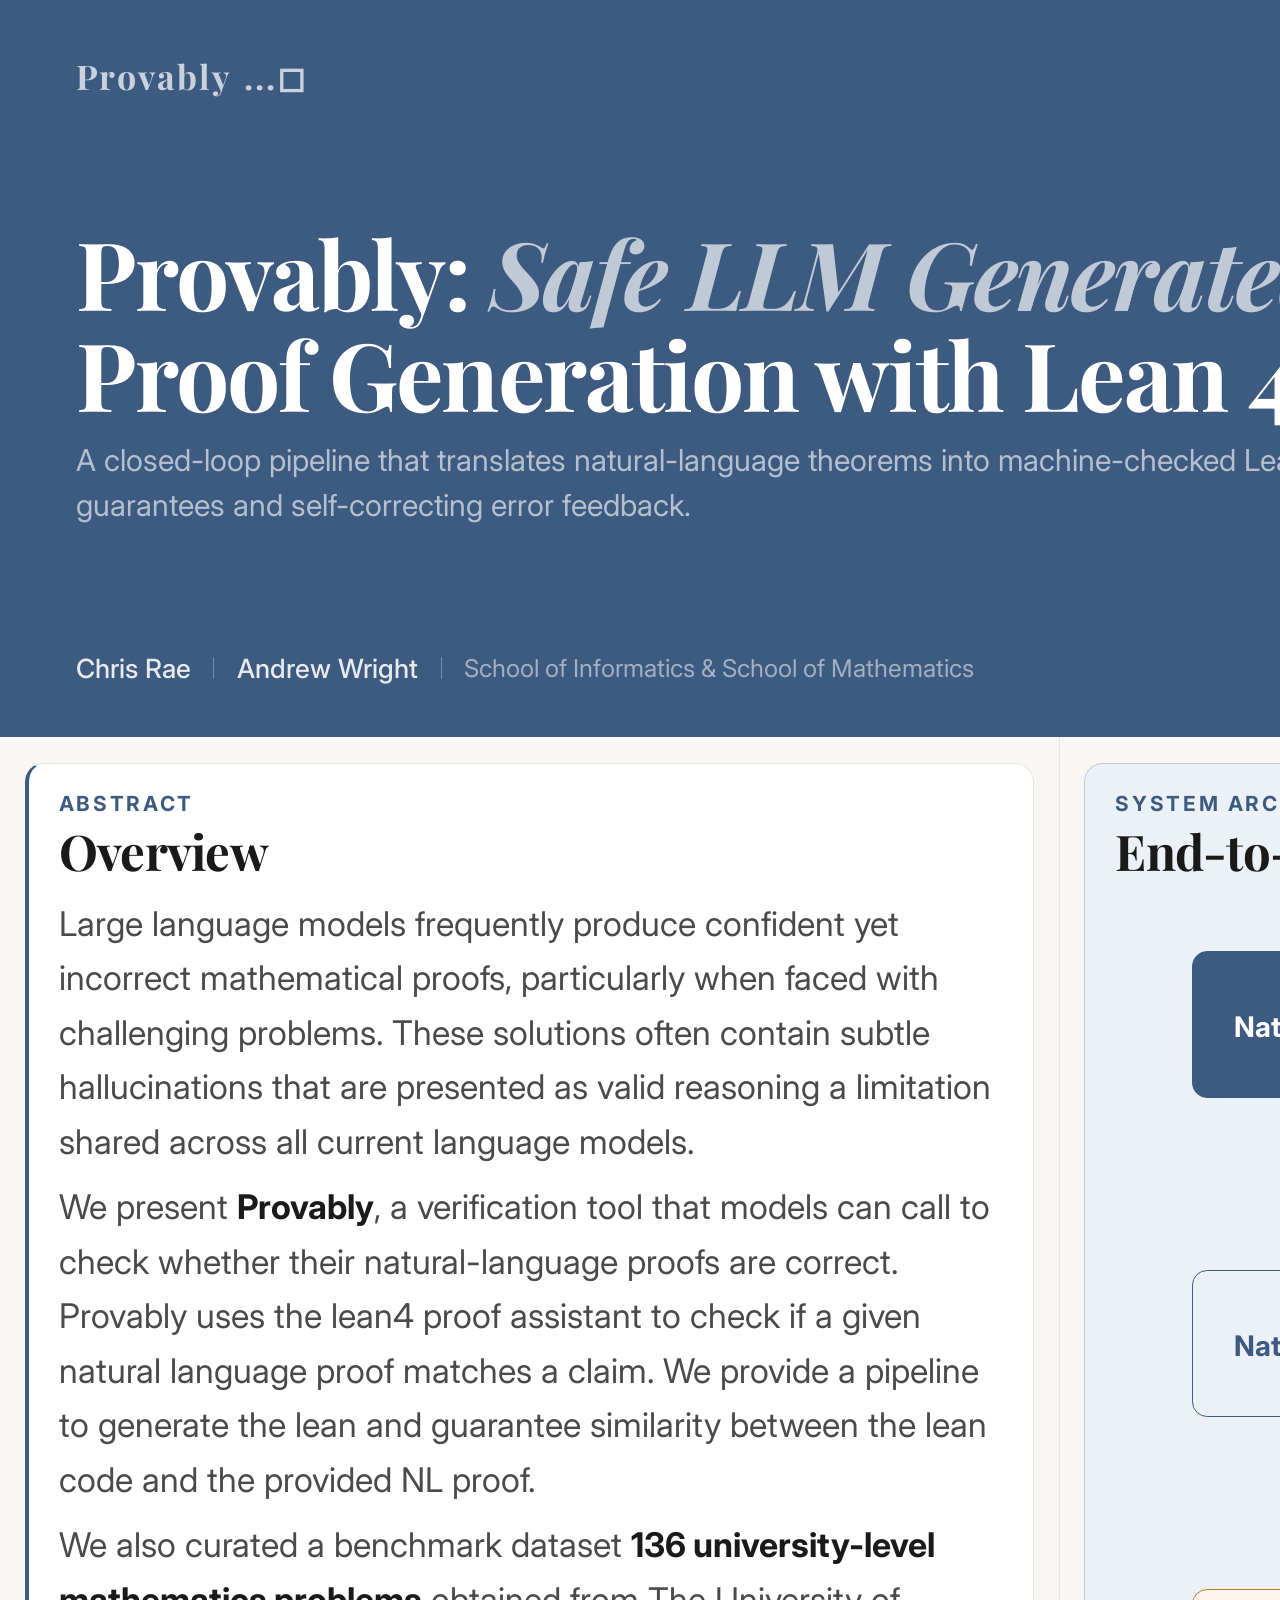
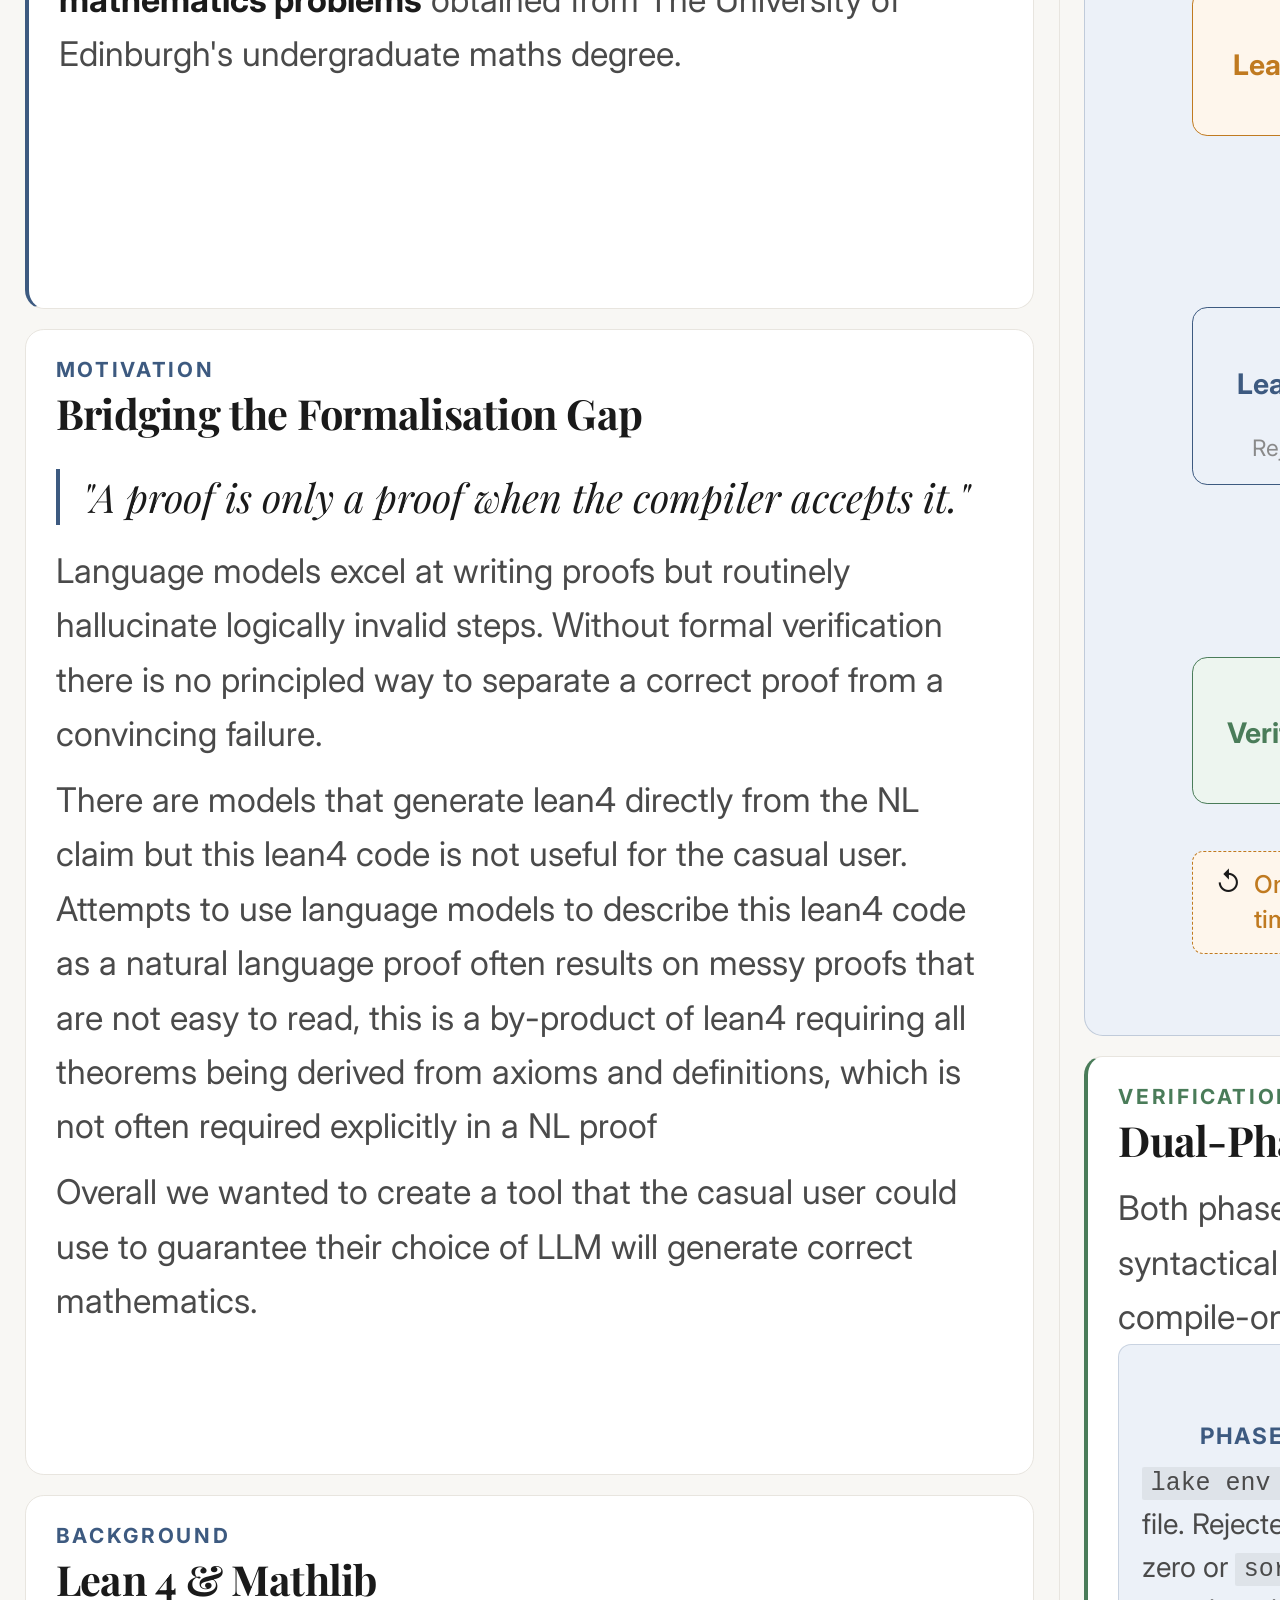
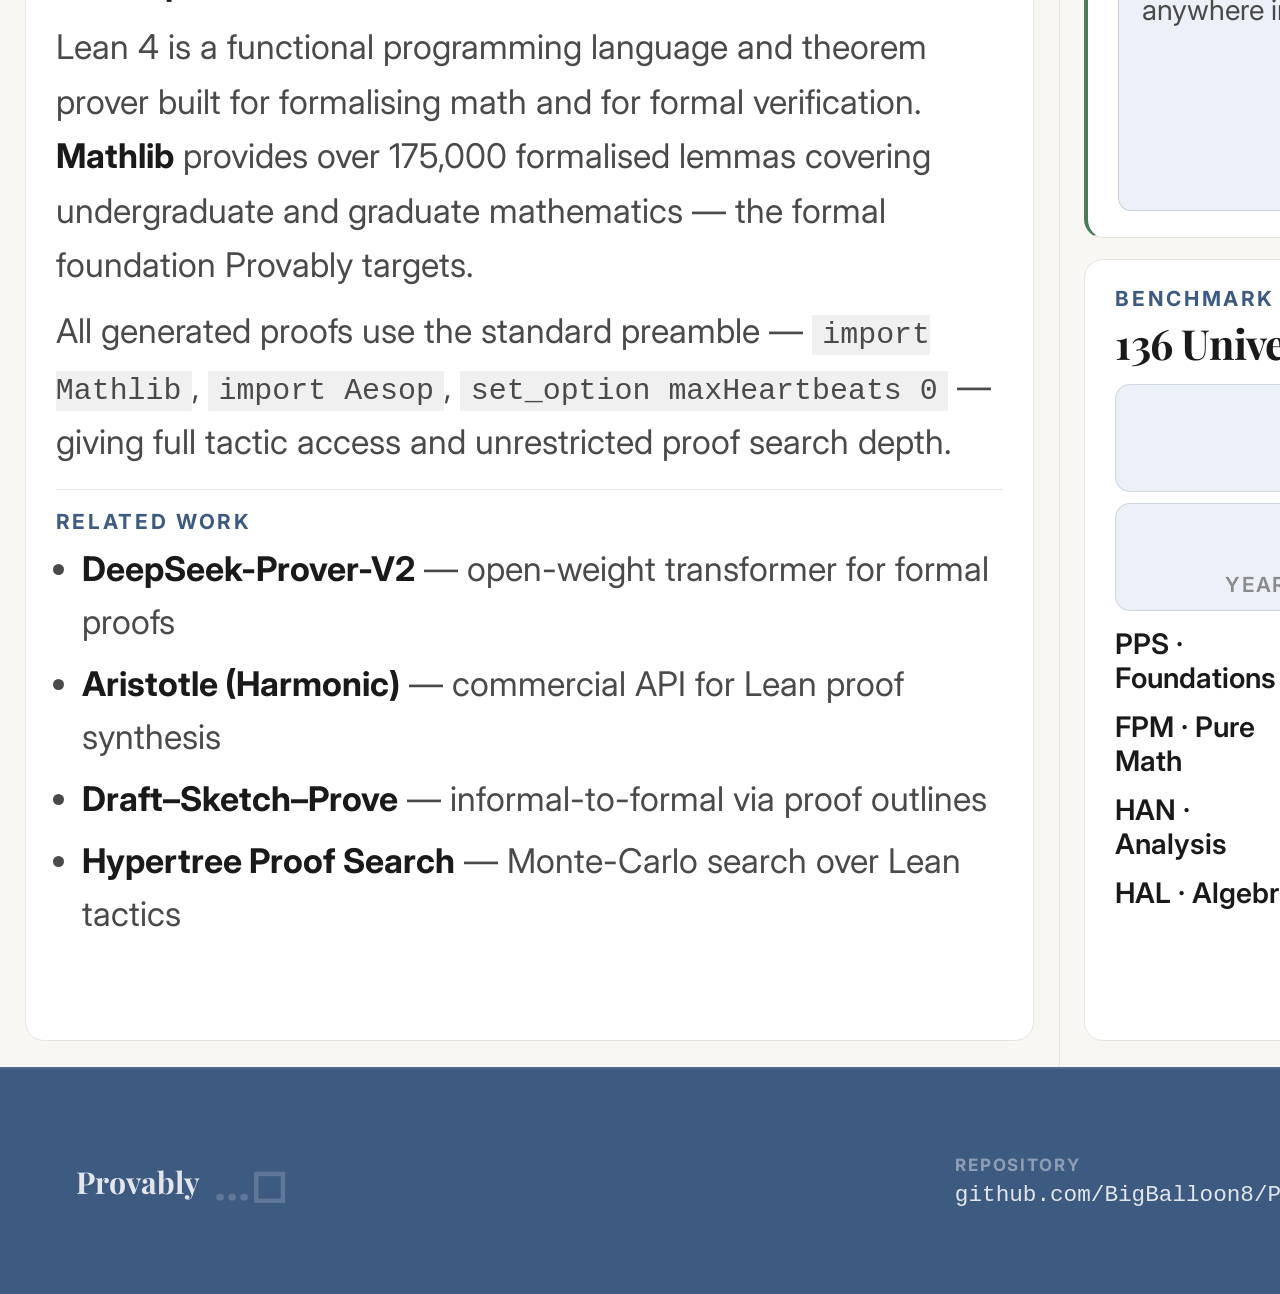
==== commit 1aebe1f4: "prompt and poster updates" ====
--- a/poster.html
+++ b/poster.html
@@ -592,7 +592,8 @@
         <div class="eyebrow">Background</div>
         <div class="ctitle ctitle-sm">Lean 4 &amp; Mathlib</div>
         <p>
-          Lean&nbsp;4 is a dependently-typed proof assistant from Microsoft Research.
+          Lean&nbsp;4 is a functional programming language and theorem prover built 
+          for formalising math and for formal verification.
           <strong>Mathlib</strong> provides over 175,000 formalised lemmas covering
           undergraduate and graduate mathematics — the formal foundation Provably targets.
         </p>
@@ -720,15 +721,15 @@
           </div>
           <div class="stat s">
             <span class="stat-val">4</span>
-            <span class="stat-lbl">Difficulty Tiers</span>
+            <span class="stat-lbl">Subjects</span>
           </div>
           <div class="stat">
             <span class="stat-val">3</span>
-            <span class="stat-lbl">NL Back-ends</span>
+            <span class="stat-lbl">Years of Difficulty</span>
           </div>
           <div class="stat s">
-            <span class="stat-val">3</span>
-            <span class="stat-lbl">Lean Back-ends</span>
+            <span class="stat-val">86</span>
+            <span class="stat-lbl">Example NL and Lean4 solutions</span>
           </div>
         </div>
 
@@ -802,14 +803,14 @@
 
       <div class="card card-accent card-2">
         <div class="eyebrow">Worked Example</div>
-        <div class="ctitle ctitle-sm">PPS-031 — Full Pipeline Trace</div>
+        <div class="ctitle ctitle-sm">Example - Full Pipeline Trace</div>
 
         <div style="display:flex;flex-direction:column;flex:1;gap:0;overflow:hidden;">
 
           <div style="background:var(--accent);border-radius:3mm;padding:3.5mm 5mm;flex-shrink:0;">
             <div style="font-size:4.5mm;font-weight:700;letter-spacing:0.5mm;text-transform:uppercase;color:rgba(255,255,255,0.55);margin-bottom:1.5mm;">① Input Claim</div>
             <div style="font-size:8mm;color:#fff;font-style:italic;line-height:1.35;">
-              Let R and S be equivalence relations on X. Define xTy &hArr; xRy &and; xSy.
+              Let R and S be equivalence relations on X. Define <br><br> xTy &hArr; xRy &and; xSy <br><br>
               Then T is an equivalence relation on X.
             </div>
           </div>
@@ -820,8 +821,8 @@
             <div style="font-size:4.5mm;font-weight:700;letter-spacing:0.5mm;text-transform:uppercase;color:var(--accent);margin-bottom:1.5mm;">② NL Proof &mdash; Claude Sonnet (shortened for poster)</div>
             <p style="font-size:7.5mm;line-height:1.5;color:var(--text-2);">
               We verify the three properties of an equivalence relation.<br>
-              <strong>Reflexivity:</strong> Let x&thinsp;&isin;&thinsp;X. Since R and S are reflexive, xRx and xSx, so xTx.<br>
-              <strong>Symmetry:</strong> If xTy then xRy&thinsp;&and;&thinsp;xSy. By symmetry of R and S, yRx&thinsp;&and;&thinsp;ySx, so yTx.<br>
+              <strong>Reflexivity:</strong> Let x&thinsp;&isin;&thinsp;X. Since R and S are reflexive, xRx and xSx, so xTx.<br><br>
+              <strong>Symmetry:</strong> If xTy then xRy&thinsp;&and;&thinsp;xSy. By symmetry of R and S, yRx&thinsp;&and;&thinsp;ySx, so yTx.<br><br>
               <strong>Transitivity:</strong> If xTy and yTz, then xRy&thinsp;&and;&thinsp;yRz gives xRz, and xSy&thinsp;&and;&thinsp;ySz gives xSz, so xTz.&ensp; ◻;
             </p>
           </div>
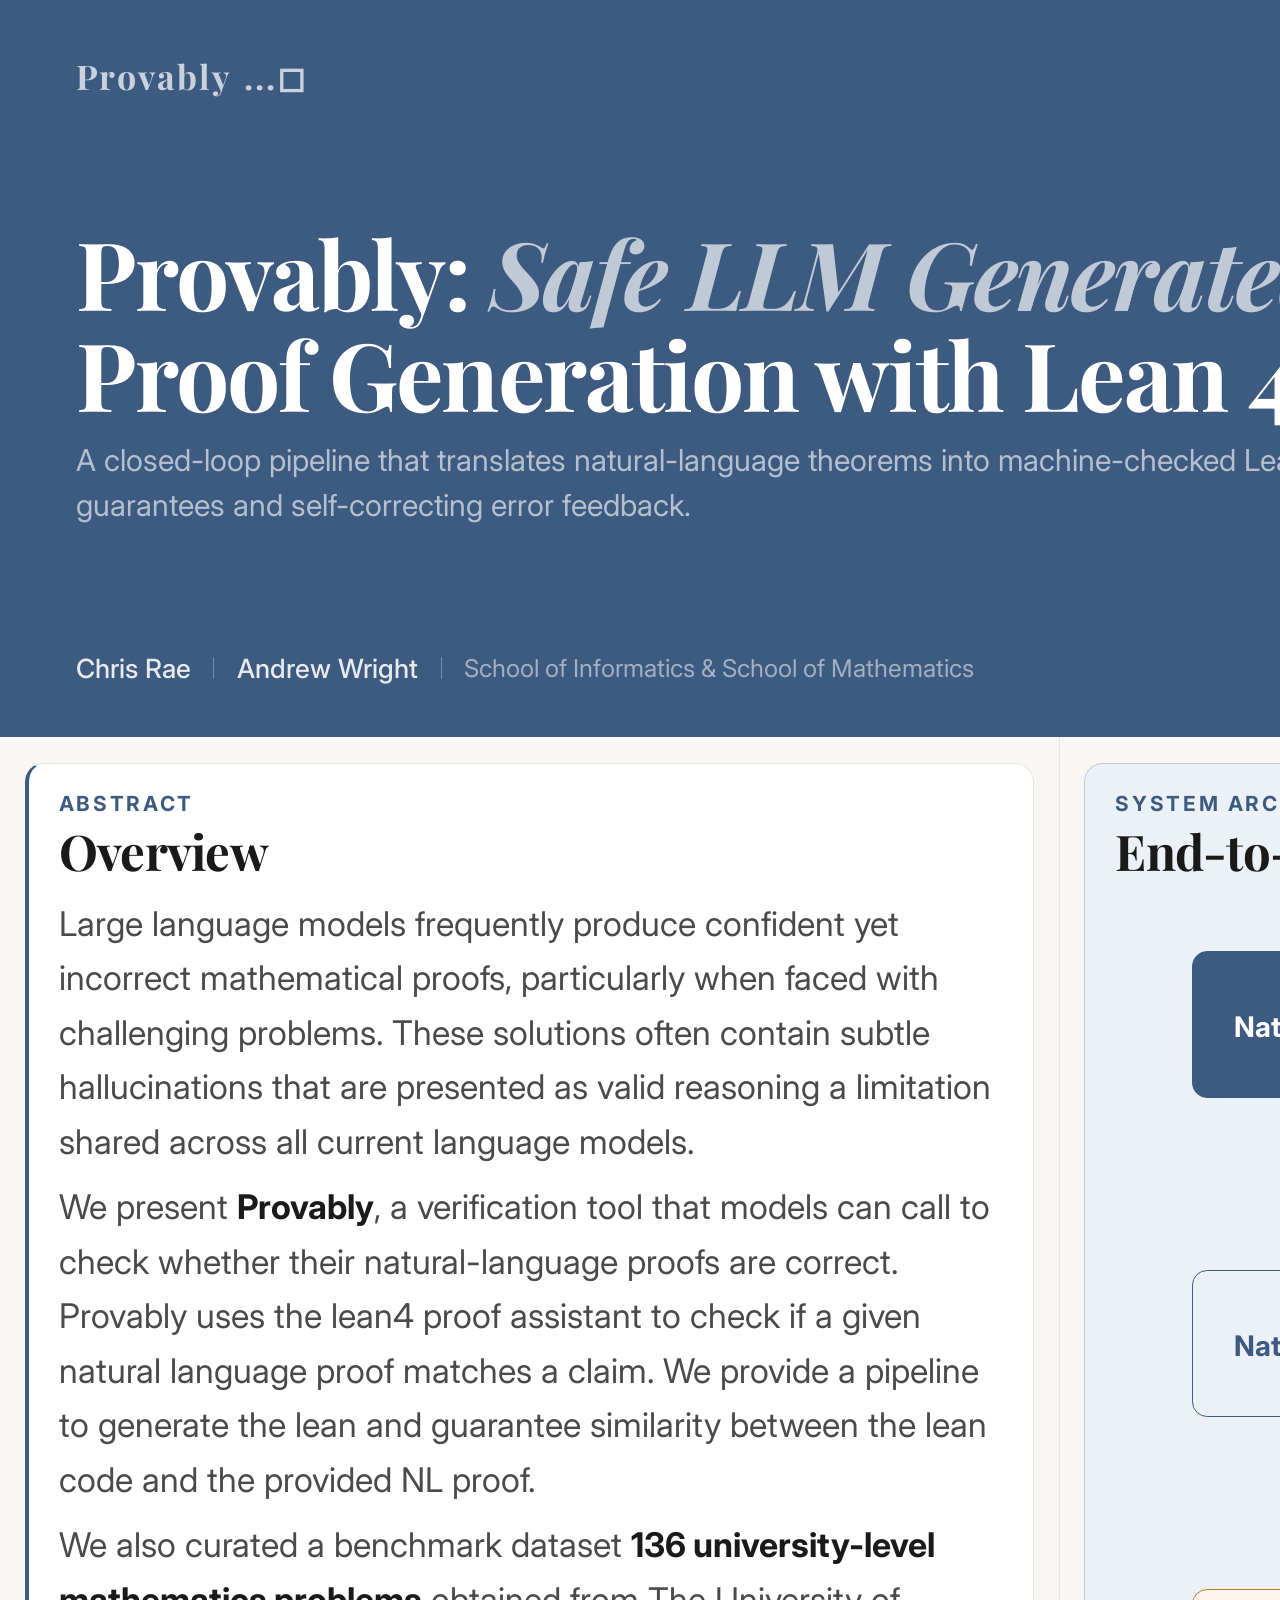
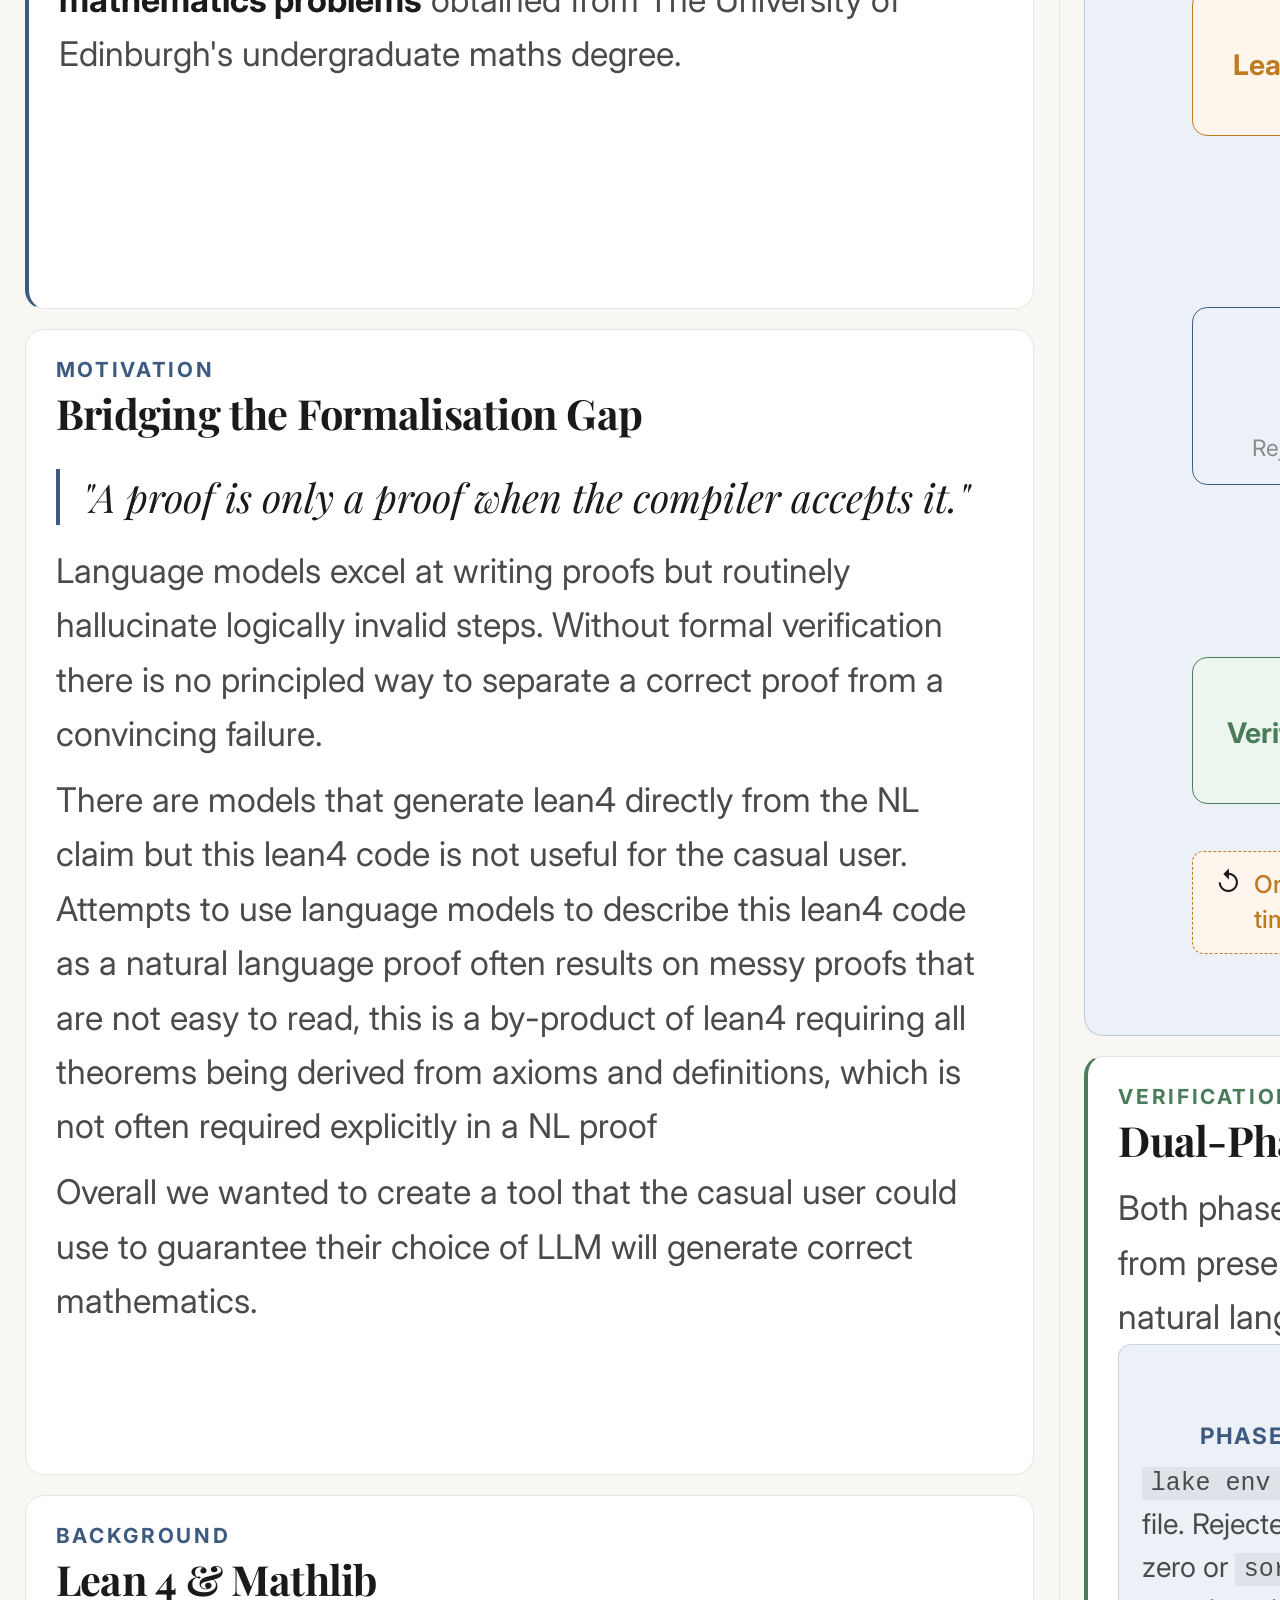
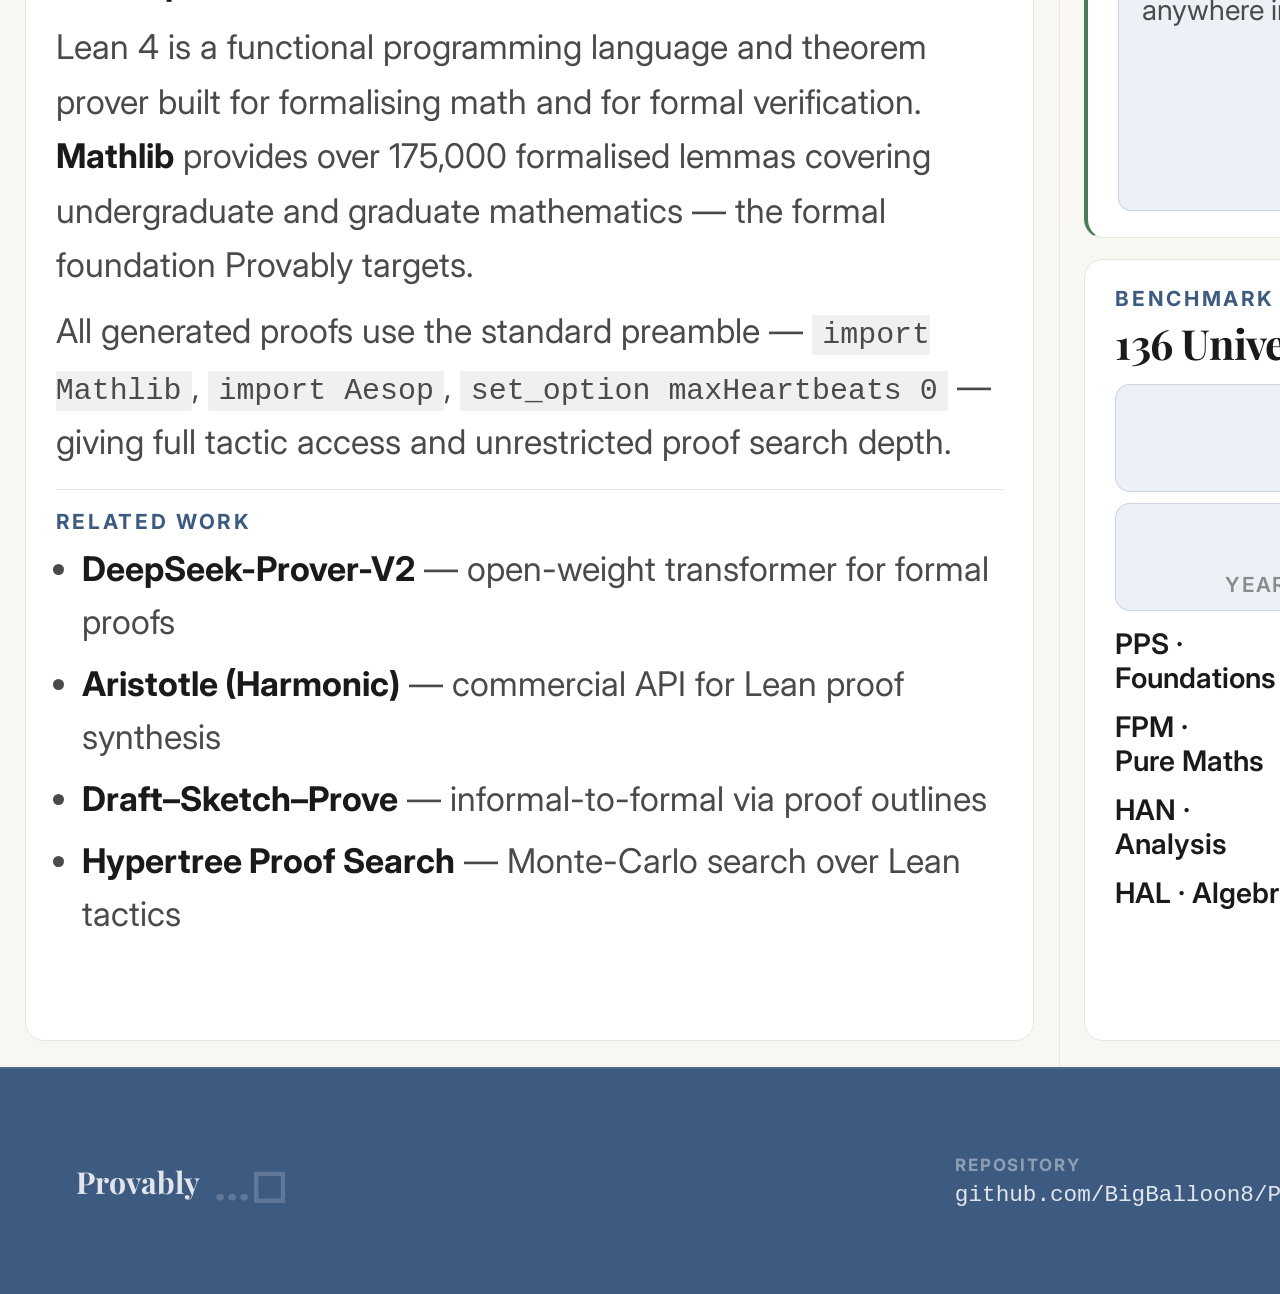
==== commit 1dc18be5: "updates" ====
--- a/poster.html
+++ b/poster.html
@@ -652,7 +652,7 @@
             <div class="pnode pn-accent">
               <span class="pnode-icon">🔨</span>
               <span class="pnode-label">Lean Compiler</span>
-              <span class="pnode-sub">lake env lean<br>Rejected if sorry present</span>
+              <span class="pnode-sub"><br>lake env lean<br>Rejected if sorry present</span>
             </div>
             <div class="split-mid">&amp;</div>
             <div class="pnode pn-success">
@@ -674,7 +674,7 @@
             <span class="retry-icon">↺</span>
             <span class="retry-text">
               On failure: error + attempt fed back as context → retry up to <em>N</em> times.
-              Claude Opus (extended thinking) used as fallback fixer.
+              Claude used as fallback fixer.
             </span>
           </div>
 
@@ -685,8 +685,8 @@
         <div class="eyebrow ey-s">Verification Strategy</div>
         <div class="ctitle ctitle-sm">Dual-Phase Correctness</div>
         <p>
-          Both phases must pass simultaneously — this prevents syntactically valid
-          but semantically wrong proofs, a failure class compile-only checks miss.
+          Both phases must pass simultaneously — this prevents models from presenting lean code
+          that is not equivalent to the given natural language proof
         </p>
         <div class="vrow">
           <div class="vphase vp-compile">
@@ -739,7 +739,7 @@
           <span class="prog-pct">34</span>
         </div>
         <div class="prog-row">
-          <span class="prog-cat">FPM · Pure Math</span>
+          <span class="prog-cat">FPM ·<br> Pure Maths</span>
           <div class="prog-track"><div class="prog-fill s"   style="width:25%"></div></div>
           <span class="prog-pct">34</span>
         </div>
@@ -862,23 +862,26 @@
       </div>
 
       <div class="card card-tint-s card-1">
-        <div class="eyebrow ey-s">Conclusion &amp; Future Work</div>
-        <div class="ctitle ctitle-sm">Key Findings</div>
+        <div class="eyebrow ey-s">Whats Next</div>
+        <div class="ctitle ctitle-sm">Future work</div>
         <ul>
           <li>
-            <strong>Closed-loop verification</strong> substantially reduces hallucinated
-            proofs — the compiler is a hard correctness filter prompt-engineering cannot bypass.
+            <strong>Better Local Models</strong>: If we had a larger budget we would have loved to have finetuned
+            our own model specifically for the NL to lean task, by creating a synthetic dataset from Mathlib for 
+            training
           </li>
           <li>
-            <strong>Error feedback as context</strong> enables self-correction within
-            three attempts without any model fine-tuning.
+            <strong>Smarter Lean Generation</strong>: DeepSeek-Prover-V2 struggles with using MathLib something
+            and hallucinates theorem (that usually exist under a different name). When we write lean code 
+            we are given an info viewer with the goal of the current tactic state. This is important context that helps
+            us solve the problem but that is not currently presented to the language model.
           </li>
           <li>
-            <strong>Modular architecture</strong> lets Provably adopt stronger models
-            as they emerge with no changes to the surrounding pipeline.
+            <strong>Expand Dataset</strong>: Add more questions and finish generating natural language and lean4 
+            for all question
           </li>
         </ul>
-        <div class="hr"></div>
+        <!-- <div class="hr"></div>
         <div class="eyebrow ey-s" style="margin-bottom:3mm;">Planned Extensions</div>
         <div class="tags">
           <span class="tag tag-s">Parallel proof search</span>
@@ -886,7 +889,7 @@
           <span class="tag tag-a">Fine-tuned Lean model</span>
           <span class="tag tag-a">Interactive tactic mode</span>
           <span class="tag tag-w">Multi-agent collaboration</span>
-        </div>
+        </div> -->
       </div>
 
     </div><!-- /col 3 -->
